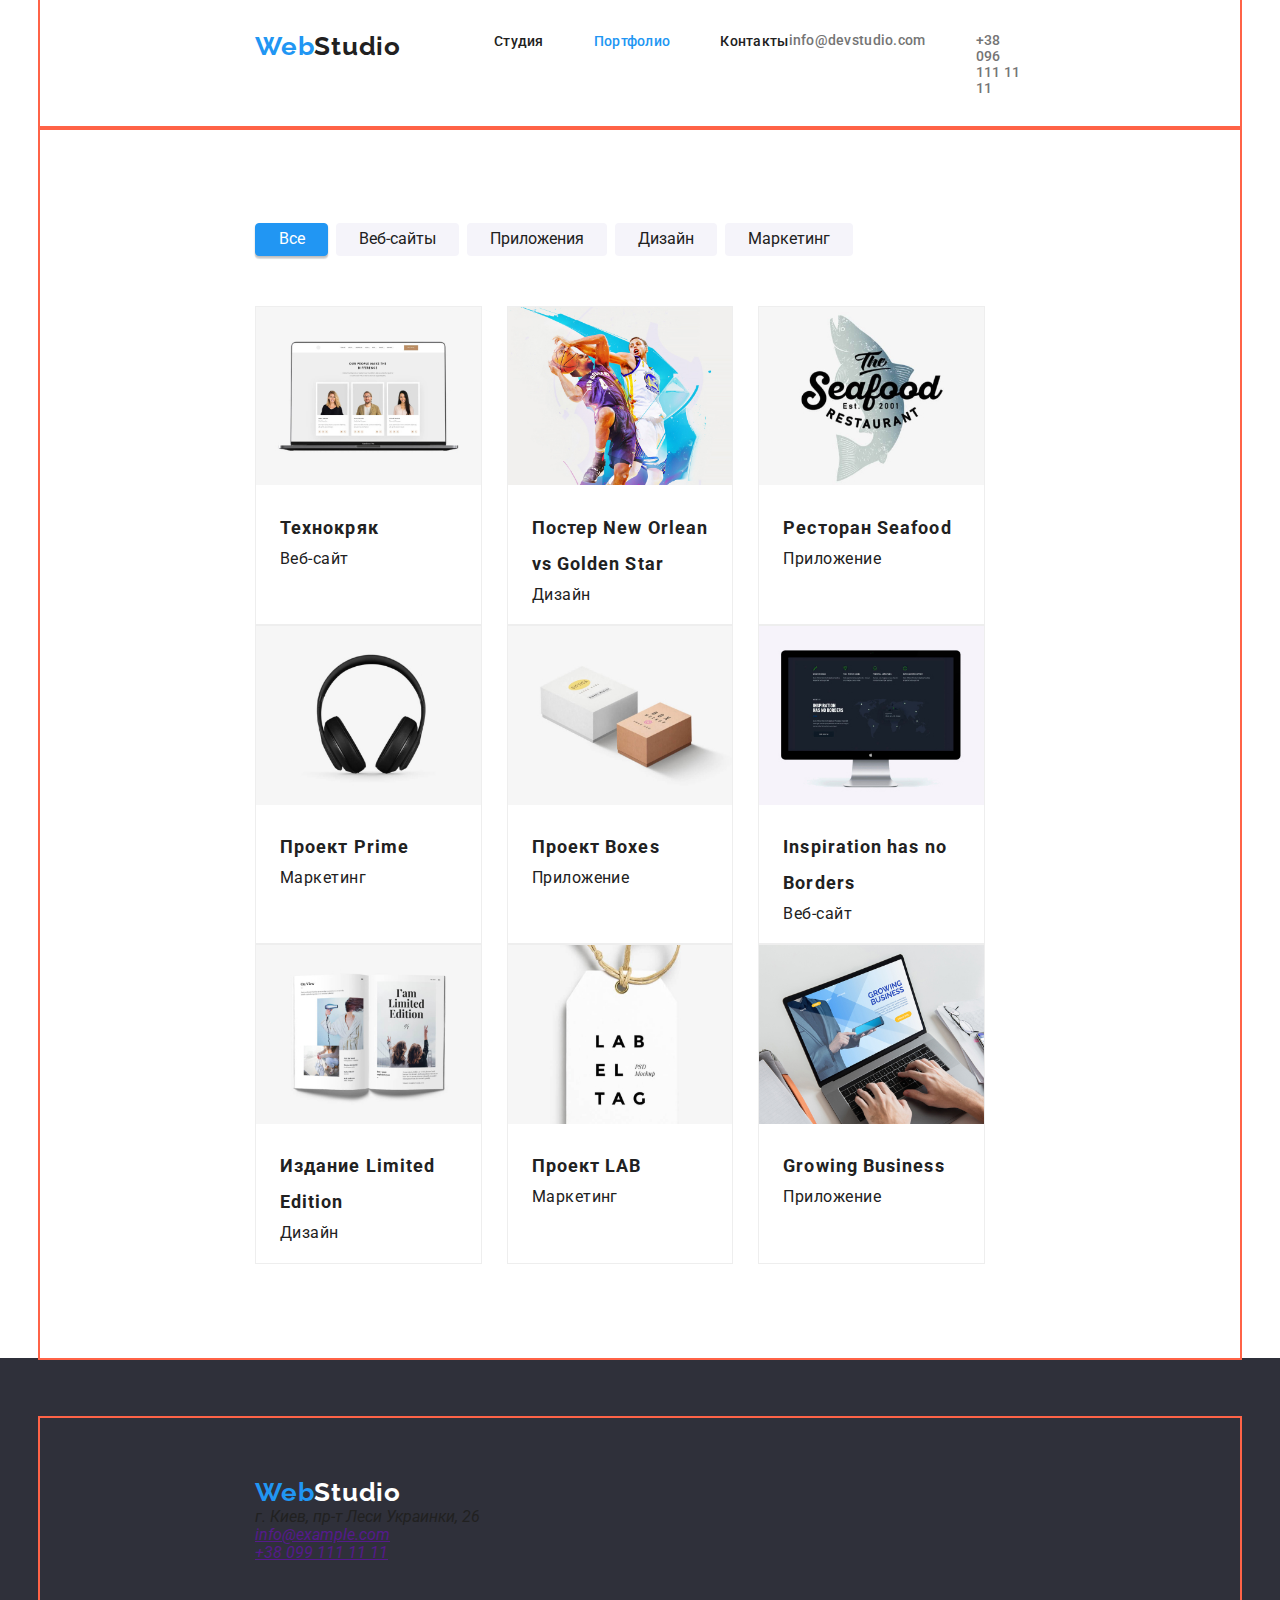
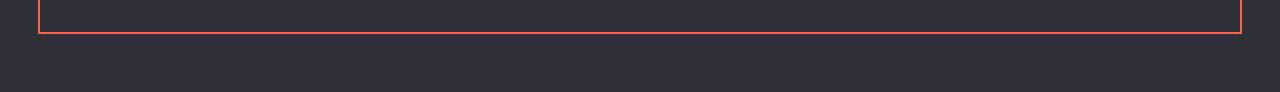
==== portfolio.html @ bbb3d082 "added commit" ====
<!DOCTYPE html>
<html lang="en">
  <head>
    <meta charset="UTF-8" />
    <meta name="viewport" content="width=device-width, initial-scale=1.0" />
    <title>Document</title>
    <link rel="preconnect" href="https://fonts.gstatic.com" />
    <link
      href="https://fonts.googleapis.com/css2?family=Oleo+Script&family=Raleway:wght@700&family=Roboto:wght@400;500;700;900&display=swap"
      rel="stylesheet"
    />
    <link
      rel="stylesheet"
      href="https://cdnjs.cloudflare.com/ajax/libs/modern-normalize/1.0.0/modern-normalize.min.css"
    />
    <link rel="stylesheet" href="./css/styles.css" />
  </head>
  <body>
    <!-- <h1>Сторінка portfolio</h1> -->
    <!-- Шапка сайту -->
     <header>
     <div class="container header-portfolio">  
       <div class="page-portfolio">
          <a href="" class="logo-portfolio"><span class="logo-web">Web</span
            ><span class="logo-studio">Studio</span>
          </a>
          <!-- Посилання -->
          <nav>
          <ul class="site-nav portfolio">
            <li class="item-portfolio">
              <a href="./index.html" class="link studio">Студия</a>
            </li>
            <li class="item-portfolio">
              <a href="" class="link current">Портфолио</a>
            </li>
            <li class="item-portfolio">
              <a href="" class="link">Контакты</a>
            </li>
          </ul>
          </nav>
          <!-- Навігація по авторизації портфоліо -->
          <ul class="portfolio-link">
            <li><a href="" class="mail-portfolio">info@devstudio.com</a></li>
            <li><a href="" class="tel-portfolio">+38 096 111 11 11</a></li>
          </ul>
       </div> 
      </div>
    </header>
    <!-- Main portfplio  -->
    <main>
      <!-- Кнопки по сторінці портфоліо -->
      <div class="container portfolio">
        <section class="content">
          <h2 class="visually-hidden">Кнопки сайту</h2>

          <ul class="buttons">
            <li class="list">
              <button type="button" class="all">Все</button>
            </li>
            <li class="list">
              <button type="button" class="filter" class="web">
                Веб-сайты
              </button>
            </li>
            <li class="list">
              <button type="button" class="filter" class="app">
                Приложения
              </button>
            </li>
            <li class="list">
              <button type="button" class="filter" class="design">
                Дизайн
              </button>
            </li>
            <li class="list">
              <button type="button" class="filter" class="marketing">
                Маркетинг
              </button>
            </li>
          </ul>

          <ul class="portfolio-card">
            <li class="item">
              <a href=""></a>
              <img
                src="./img.portfolio/techno.jpg"
                alt="Технокряк"
                class="img-portfolio"
              />
              <div class="card-name"><h2 class="title">Технокряк</h2>
              <p class="text">Веб-сайт</p></div>
            </li>

            <li class="item">
              <a href=""></a>
              <img src="./img.portfolio/img.jpg" alt="Design" class="img-portfolio" />
              <div class="card-name"><h2 class="title">Постер New Orlean vs Golden Star</h2>
              <p class="text">Дизайн</p></div>
            </li>

            <li class="item">
              <a href=""></a>
              <img
                src="./img.portfolio/restoran.jpg"
                alt="Приложения"
                class="img-portfolio"
              />
              <div class="card-name"><h2 class="title">Ресторан Seafood</h2>
              <p class="text">Приложение</p></div>
            </li>

            <li class="item">
              <a href=""></a>
              <img src="./img.portfolio/prime.jpg" alt="Prime" class="img-portfolio" />
              <div class="card-name"><h2 class="title">Проект Prime</h2>
              <p class="text">Маркетинг</p></div>
            </li>

            <li class="item">
              <a href=""></a>
              <img src="./img.portfolio/boxes.jpg" alt="Boxes" class="img-portfolio" />
              <div class="card-name"><h2 class="title">Проект Boxes</h2>
              <p class="text">Приложение</p></div>
            </li>

            <li class="item">
              <a href=""></a>
              <img
                src="./img.portfolio/borders.jpg"
                alt="Веб-сайт"
                class="img-portfolio"
              />
              <div class="card-name"><h2 class="title">Inspiration has no Borders</h2>
              <p class="text">Веб-сайт</p></div>
            </li>

            <li class="item">
              <a href=""></a>
              <img src="./img.portfolio/edition.jpg" alt="Дизайн" class="img-portfolio" />
              <div class="card-name"><h2 class="title">Издание Limited Edition</h2>
              <p class="text">Дизайн</p></div>
            </li>

            <li class="item">
              <a href=""></a>
              <img src="./img.portfolio/lab.jpg" alt="LAB" class="img-portfolio" />
              <div class="card-name"><h2 class="title">Проект LAB</h2>
              <p class="text">Маркетинг</p></div>
            </li>

            <li class="item">
              <a href=""></a>
              <img
                src="./img.portfolio/business.jpg"
                alt="Business"
                class="img-portfolio"
              />
              <div class="card-name"><h2 class="title">Growing Business</h2>
              <p class="text">Приложение</p></div>
            </li>
          </ul>
        </section>
      </div>      
    </main>
    <!-- Footer portfolio -->
    <footer>
      <div class="container footer-portfolio">
        <div class="">
        <!-- Логотип в футері -->
          <a href="" class="logo-footer-portfolio">
          <span class="web">Web</span><span class="studio">Studio</span>
          </a>
          <!-- Адреси в футері -->
          <address class="footer-adress">
          г. Киев, пр-т Леси Украинки, 26 <br />
          <div>
            <a href="" class="mail">info@example.com</a>
          </div>
          <div>
            <a href="" class="telephon">+38 099 111 11 11</a>
          </div>
          </address>
        </div>
      </div>
    </footer>
  </body>
</html>
---- css/styles.css ----
html{
  box-sizing: border-box;
}

*, ::before, ::after{
  box-sizing: inherit;}

:root {
  --primary-text-color: #ffffff;
  --totle-text-color: #212121;
  --accent-color: #2196f3;
  --other-text-color: #757575;
}

body {
  background-color:var(--primary-text-color);
  color: var(--totle-text-color);
  font-family: Roboto, sans-serif;
  margin: 0;
}

/* Загальні елементи */
ul {
  margin-top: 0;
  margin-bottom: 0;
  padding-left: 0;
}
.container {
  width: 1200px;
  margin-left: auto;
  margin-right: auto;
  padding: 0 15px;
  outline: 2px solid tomato;
  
 }


/* Шапка сайту  */
.header {
  align-items: center;
  background:white;
  display: flex;
}

.header .container {
  display: flex;
}
.page-header{
  display: flex;
  align-items: center;
}

.logo-header {
  font-family: Raleway;
  font-style: normal;
  font-weight: 700;
  font-size: 26px;
  line-height: 1, 19;
  /* identical to box height */
  letter-spacing: 0.03em;
  text-decoration: none;
  margin-right: 93px;
  display: flex;
}

.logo-header:hover,
.logo-header:focus {
  color: var(--accent-color);
}
.logo-web {
  color: var(--accent-color);
}
.logo-studio {
  color: var(--totle-text-color);
}

/* Посилання */
.site-nav.list {
  display: flex;

  list-style: none;
  font-style: normal;
  font-weight: 500;
  font-size: 14px;
  line-height: 1, 19;
  letter-spacing: 0.02em;

  text-decoration: none;
  cursor: pointer;
  padding-top: 32px;
  padding-bottom: 32px;
}

.site-nav .portfolio:hover,
.site-nav .portfolio:focus {
  color: var(--accent-color);
}

.site-nav.list .item:not(:last-child) {
  margin-right: 50px;
}

.site-nav .link {
  color: var(--totle-text-color);
  font-family: Roboto;
  font-weight: 500;
  font-size: 14px;
  line-height: 1, 14;
  letter-spacing: 0.02em;
  text-decoration: none;
}

.site-nav .link.current {
  color: var(--accent-color);
}

/* Посилання */

.header-link {
  display: flex;
  margin-left: auto;
  align-items: center;
}

.adress-link {

  font-family: Roboto;
  font-weight: 500;
  font-size: 14px;
  line-height: 1.14;
  letter-spacing: 0.02em;

  margin-right: 50px;
  text-decoration: none;
  color: var(--accent-color);
  display: flex;
  align-items: center;
  fill: var(--o);
}

.link.current {
  color: var(--accent-color);
}

.adress-link.number {
  text-decoration: none;
  color: var(--other-text-color);
}

/* HERO */

.hero{
  padding: 200px 0;
  letter-spacing: 0.06em;
  text-align: center;
  background-color:#2F303A;
}

.hero-text {
  text-align: center;
  max-width: 1600px;
  height: 600px;
}

.hero-title {
  width: 696px
  margin-top: 0;
  margin-bottom: 30px;
  margin-right: auto;
  margin-left: auto;
  color: var(--primary-text-color);
  font-weight: 900;
  font-size: 44px;
  line-height: 1, 36;
  text-transform: uppercase;
}

.hero-button {
  font-family: Roboto;
  font-style: normal;
  font-weight: bold;
  font-size: 16px;
  line-height: 1, 87;
  display: inline-block;
  border-radius: 4px;
  border-style:none ;
  padding: 10px 32px;
  cursor: pointer;
  min-width: 200px;
  border-color: var(--accent-color);
  color: var(--primary-text-color);
  background: var(--accent-color);
  border: 1px solid var(--accent-color--);
}

/* НАШІ ФУНКЦІЇ*/

.features{
padding-bottom: 94px;
padding-top: 94px;
letter-spacing: 0.03em;
display: flex;
}

.visually-hidden {
  position: absolute;
  clip: rect(0 0 0 0);
  width: 1;
  height: 1px;
  margin: -1px;
}

.features-list {
  display: flex;
  letter-spacing: 0,03em;
  list-style: none;
  padding-bottom: 94px;

}

.skills:not(:last-child){
margin-right: 30px;
}

.features-list .title {
  color: var(--totle-text-color);

  font-family: Roboto;
  font-style: normal;
  font-weight: 700;
  font-size: 14px;
  line-height: 1, 14;
  letter-spacing: 0.03em;
  text-transform: uppercase;

  margin-top: 0px;
  margin-bottom: 10px;
}

.features-list .text {
  color: var(--other-text-color);
  font-family: Roboto;
  font-style: normal;
  font-weight: 400;
  font-size: 14px;
  line-height: 1, 71;
  letter-spacing: 0.03em;

  margin-top: 0px;
  margin-bottom: 0px;
}

/* ЧИМ МИ ЗАЙМАЄМЛСЬ */

.work-title {
  font-style: normal;
  font-weight: bold;
  font-size: 36px;
  line-height: 1, 16;
  text-align: center;
  letter-spacing: 0.03em;
  margin-top: 0;
  margin-bottom: 50px;
  color: #212121;
}

.lists{
  display: flex;
  list-style: none;
}

.img:not(:last-child){
margin-right: 30px;
width: 100%;
}

/* НАША КОМАНДА */

.section.team {
  color: var(--totle-text-color);
  text-align: center;
  padding-top: 94px;
  padding-bottom: 94px;
  background: #F5F4FA;
}

.list .card {
  background: var(--primary-text-color);
  box-shadow: 0px 1px 3px rgba(0, 0, 0, 0.12), 0px 1px 1px rgba(0, 0, 0, 0.14),
    0px 2px 1px rgba(0, 0, 0, 0.2);
  border-radius: 0px 0px 4px 4px;
}

.team-title {
  font-style: normal;
  font-weight: bold;
  font-size: 36px;
  line-height: 1, 16;
  text-align: center;
  letter-spacing: 0.03em;
  margin-top: 0;
  margin-bottom: 50;
}
.team-card:not(:last-child) {
 margin-right: 30px;
}

.signature-foto{
padding-top: 30px;
padding-bottom: 30px;
}

.team-list {
  list-style: none;
  display: flex;
}

.team-card .name {
  color: var(--totle-text-color);
  font-style: normal;
  font-weight: 500;
  font-size: 16px;
  line-height: 1, 18;
  margin-top: 0;
  margin-bottom: 10;
}

.team-card .position {
  color:var(--other-text-color);
  font-style: normal;
  font-weight: normal;
  font-size: 16px;
  line-height: 1, 18;
  text-align: center;
  margin-top: 0;
  margin-bottom: 0;
}

/* ФУТЕР */

/* Логотип */
footer{
background: #2F303A;
padding-top: 60px;
padding-bottom: 60px;
}

.footer-list {
align-items: center;
}

.logo-footer:hover,
.logo-footer:focus {
  color: var(--accent-color);
}

.logo-footer {
  font-family: Raleway;
  font-style: normal;
  font-weight: bold;
  font-size: 26px;
  line-height: 1, 19;
  letter-spacing: 0.03em;
  text-decoration: none;

  display: inline-block;
  margin-bottom: 20px;
 
}
.footer-list .web {
  color: var(--accent-color);
}
.footer-list .studio {
  color: var(--primary-text-color);
}

/* Адрес  в футері */

.adress-footer{
  color: var(--primary-text-color);
  font-style: normal;
  font-weight: normal;
  font-size: 14px;
  line-height: 1, 71;
  letter-spacing: 0.03em;
  display: inline-block;
  margin-bottom: 9px;
}


.footer-link{
  font-style: normal;
  font-weight: 400;
  font-size: 14px;
  line-height: 1.71;
  letter-spacing: 0.03em;

  text-decoration: none;
  color: rgba(255, 255, 255, 0.6);

}
 .mail{
   margin-bottom: 9px;
 }

/* СТОРІНКА ПОРТФОЛІО */

/*  Шапка сайту  */


.page-portfolio {
 
  display: flex;
  align-self: center;
  background: white;
}

.container.header-portfolio{
  padding-top: 32px;
  padding-bottom: 32px;
  padding-right: 215px;
  padding-left: 215px;
  background: white;
}

/* Навігація сайту */
.logo-portfolio {
  font-family: Raleway;
  font-style: normal;
  font-weight: bold;
  font-size: 26px;
  line-height: 1, 19;
  /* identical to box height */
  letter-spacing: 0.03em;
  text-decoration: none;
  margin-right: 93px;
}

/* Посилання */
.site-nav .link {
  color: var(--totle-text-color);
  font-family: Roboto;
  font-style: normal;
  font-weight: 500;
  font-size: 14px;
  line-height: 1, 14;
  letter-spacing: 0.02em;
}

.site-nav.portfolio {
  display: flex;
  list-style: none;
  text-decoration: none;
  cursor: pointer;
  margin-left: auto;

}

.item-portfolio:not(:last-child) {
  margin-right: 50px;
}

.site-nav .studio:hover,
.site-nav .studio:focus {
  color: var(--accent-color);
}
/* Навігація по авторизації портфоліо */
.portfolio-link {
  display: flex;
  list-style: none;
  font-family: Roboto;
  font-weight: 500;
  font-size: 14px;
  line-height: 1, 14;
  letter-spacing: 0.02em;
  margin-left: auto;
}

.mail-portfolio {
  color: var(--other-text-color);
  text-decoration: none;
  margin-right: 50px;
}

.tel-portfolio {
  color: var(--other-text-color);
  text-decoration: none;
}
/* Main portfolio */

/* Main portfplio */

/* Кнопки  по сторінці портфоліо*/

.container.portfolio{
  border-top: 1px solid #ececec;
  padding: 94px 215px;
  background:white;
}


.buttons {
  display: flex;
  margin-bottom: 50px;
  list-style:none;

}
.buttons .list{  
  font-family: Roboto;
  font-weight: 500;
  font-size: 16px;
  line-height: 1, 62;
  letter-spacing: 0.03em;
  border-radius: 4px;
  text-align: center;

}
.buttons .list:not(:last-child){
  margin-right: 8px;
}


.buttons .all {
  
  display: inline-block;
  padding: 6px 22px;
  border: 1px solid transparent;
  border-radius: 4px;
  min-width: 73px;
  color: var(--primary-text-color);
  background: var(--accent-color);
  border-color: var(--accent-color);
  outline: none;
  box-shadow: 0px 3px 1px rgba(0, 0, 0, 0.1), 0px 1px 2px rgba(0, 0, 0, 0.08), 0px 2px 2px rgba(0, 0, 0, 0.12);
}

.buttons .all:hover,
.buttons .all:focus{
  color:var(--primary-text-color);
  background: var(--accent-color);
  border: 1px solid var(--accent-color);
}


.buttons .filter {
  background: #f5f4fa;
  display: inline-block;
  padding: 6px 22px;
  border: 1px solid transparent;
  min-width: 73px;
  color:var(--totle-text-color) ;
  border-radius: 4px;
}

.buttons .filter:hover,
.buttons .filter:focus{
  color:var(--totle-text-color); 
  border: 1px solid var(--accent-color);
}


.portfolio-card {
  list-style: none;
  display: flex;
  flex-wrap: wrap;
}

.portfolio-card .item{
  flex-basis: calc(100% / 3 - 30px);
  text-align: left;
  border: 1px solid #EEEEEE;
  background: #FFFFFF;
  margin-right: 25px;
  
}

.img-portfolio{
width: 100%;

}
.card-name{
  padding: 20px 24px;
  
}

.portfolio-card .title {
  font-weight: 700;
  font-size: 18px;
  line-height: 2;
  /* identical to box height, or 200% */

  letter-spacing: 0.06em;
  margin-top: 0px;
  margin-bottom: 4px;
}
.portfolio-card .text {
  font-family: Roboto;
  font-size: 16px;
  line-height: 1, 87;
  /* identical to box height, or 187% */

  letter-spacing: 0.03em;
  margin-top: 0px;
  margin-bottom: 0px;
}

/* Footer portfolio */

.container.footer-portfolio{

padding-top: 60px;
padding-bottom: 60px;
padding-right: 215px;
padding-left: 215px;

background: #2F303A;
}



/* <!-- Логотип в футері --> */
.logo-footer-portfolio {
  text-decoration: none;
  font-family: Raleway;
  font-weight: 700;
  font-size: 26px;
  line-height: 1, 19;
  letter-spacing: 0.03em;
 margin-bottom: 20px;
}

.footer-portfolio .web {
  color: var(--accent-color);
}

.footer-portfolio .studio {
  color: var(--primary-text-color);
}
/* Адреси в футері */

.footer-portfolio .footer-adress {
  margin-top: 0px;
  margin-bottom: 9px;
}

.footer-portfolio .mail {
  margin-top: 0px;
  margin-bottom: 9px;
}

.footer-portfolio .telephon;
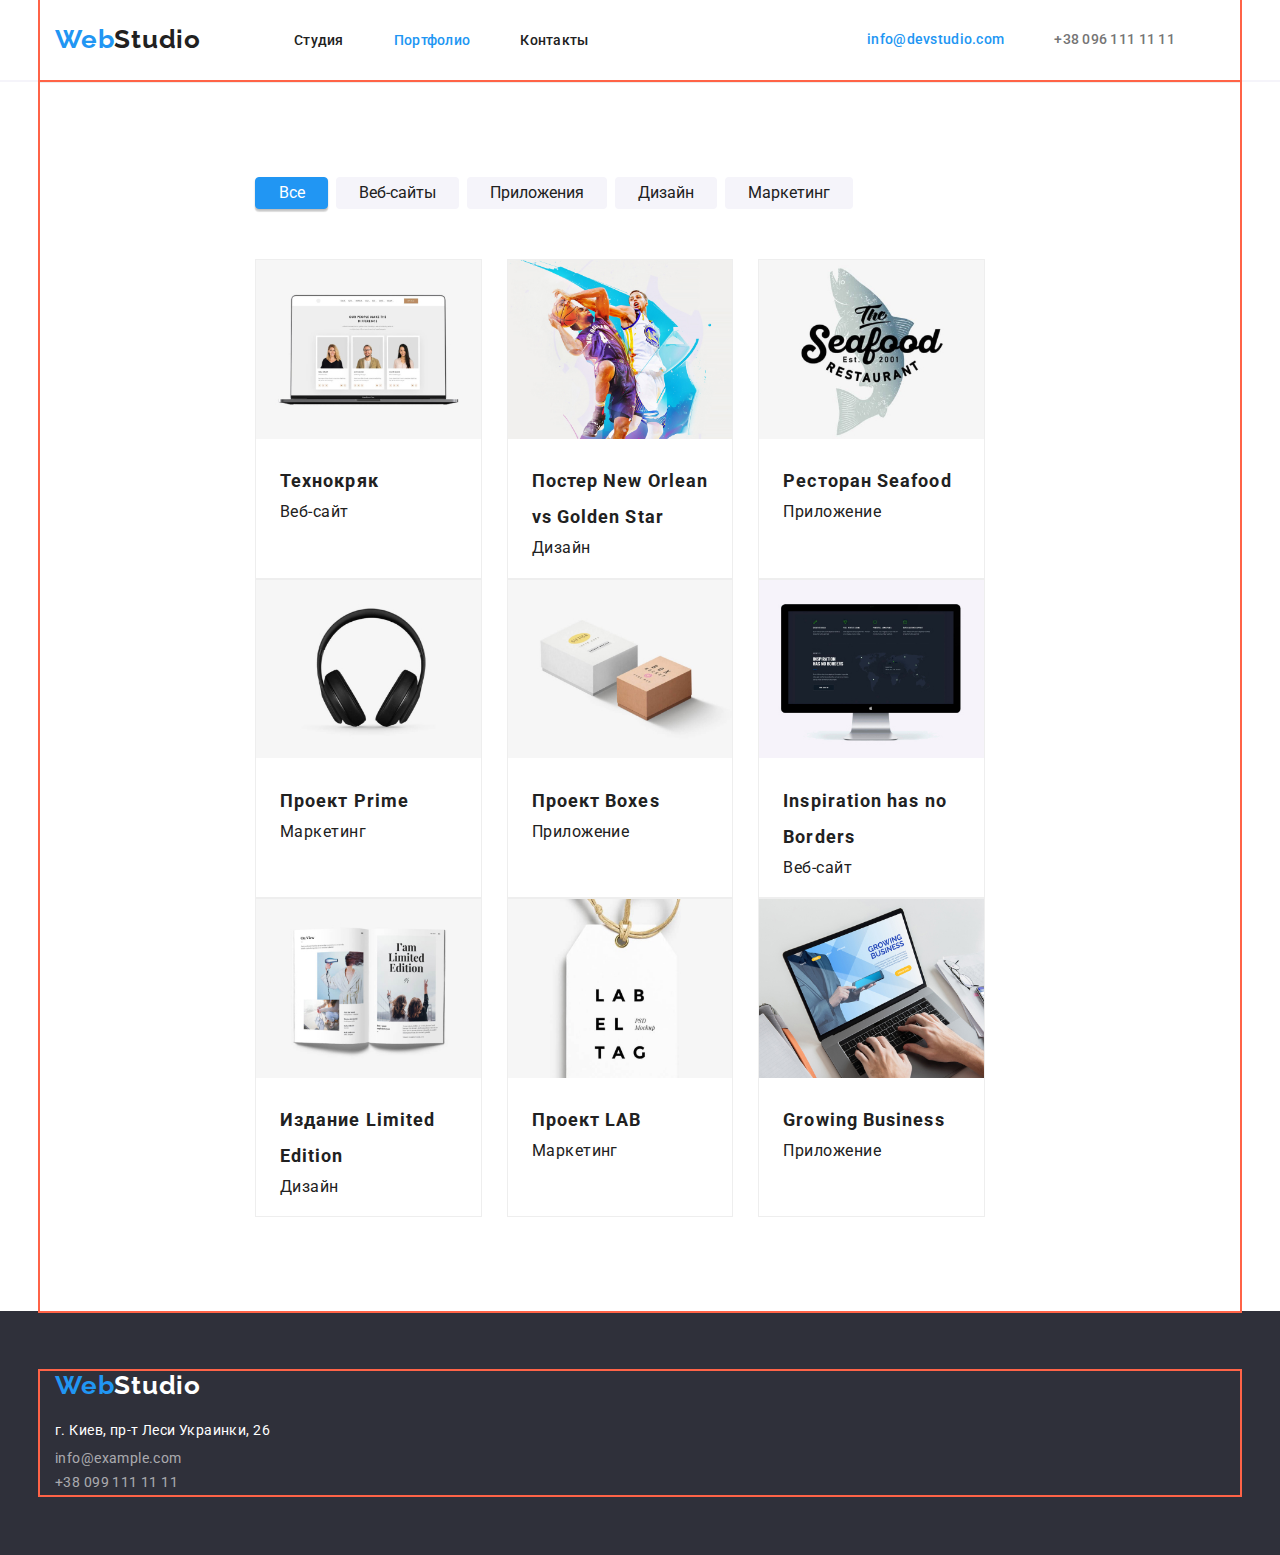
==== commit 11ff453e: "added commit" ====
--- a/portfolio.html
+++ b/portfolio.html
@@ -16,34 +16,33 @@
     <link rel="stylesheet" href="./css/styles.css" />
   </head>
   <body>
-    <!-- <h1>Сторінка portfolio</h1> -->
     <!-- Шапка сайту -->
-     <header>
-     <div class="container header-portfolio">  
-       <div class="page-portfolio">
-          <a href="" class="logo-portfolio"><span class="logo-web">Web</span
-            ><span class="logo-studio">Studio</span>
+     <header class="header border">
+       <!-- Навігація сайту -->
+     <div class="container ">  
+       <nav class="page-portfolio">
+          <a href="" class="logo-portfolio">
+            <span class="logo-web">Web</span><span class="logo-studio">Studio</span>
           </a>
-          <!-- Посилання -->
-          <nav>
-          <ul class="site-nav portfolio">
-            <li class="item-portfolio">
+                   
+          <ul class="site-nav list">
+            <li class="item">
               <a href="./index.html" class="link studio">Студия</a>
             </li>
-            <li class="item-portfolio">
+            <li class="item">
               <a href="" class="link current">Портфолио</a>
             </li>
-            <li class="item-portfolio">
+            <li class="item">
               <a href="" class="link">Контакты</a>
             </li>
           </ul>
-          </nav>
+        </nav> 
           <!-- Навігація по авторизації портфоліо -->
-          <ul class="portfolio-link">
-            <li><a href="" class="mail-portfolio">info@devstudio.com</a></li>
-            <li><a href="" class="tel-portfolio">+38 096 111 11 11</a></li>
-          </ul>
-       </div> 
+          <div class="header-link">
+            <a href="" class="adress-link">info@devstudio.com</a>
+            <a href="" class="adress-link number">+38 096 111 11 11</a>
+          </div>
+        
       </div>
     </header>
     <!-- Main portfplio  -->
@@ -162,26 +161,21 @@
         </section>
       </div>      
     </main>
-    <!-- Footer portfolio -->
-    <footer>
-      <div class="container footer-portfolio">
-        <div class="">
-        <!-- Логотип в футері -->
-          <a href="" class="logo-footer-portfolio">
-          <span class="web">Web</span><span class="studio">Studio</span>
-          </a>
-          <!-- Адреси в футері -->
-          <address class="footer-adress">
-          г. Киев, пр-т Леси Украинки, 26 <br />
-          <div>
-            <a href="" class="mail">info@example.com</a>
-          </div>
-          <div>
-            <a href="" class="telephon">+38 099 111 11 11</a>
-          </div>
-          </address>
-        </div>
-      </div>
-    </footer>
+    <!--FOOTER PORTFOLIO-->
+  <footer >
+  <div class="container footer">
+    <div class="footer-list">
+      <a href="" class="logo-footer">
+      <span class="web">Web</span><span class="studio">Studio</span>
+     </a>
+      <!-- Адрес в футері -->
+      <address>
+      <span class="adress-footer">г. Киев, пр-т Леси Украинки, 26</span> <br>
+        <a href="" class="footer-link mail">info@example.com</a> <br>
+        <a href="" class="footer-link">+38 099 111 11 11</a> <br>
+      </address>
+    </div>
+  </div>
+</footer>
   </body>
 </html>
--- a/css/styles.css
+++ b/css/styles.css
@@ -31,7 +31,6 @@
   margin-right: auto;
   padding: 0 15px;
   outline: 2px solid tomato;
-  
  }
 
 
@@ -45,6 +44,7 @@
 .header .container {
   display: flex;
 }
+
 .page-header{
   display: flex;
   align-items: center;
@@ -60,7 +60,7 @@
   letter-spacing: 0.03em;
   text-decoration: none;
   margin-right: 93px;
-  display: flex;
+
 }
 
 .logo-header:hover,
@@ -74,7 +74,8 @@
   color: var(--totle-text-color);
 }
 
-/* Посилання */
+/* ПОСИЛАННЯ */
+
 .site-nav.list {
   display: flex;
 
@@ -114,7 +115,7 @@
   color: var(--accent-color);
 }
 
-/* Посилання */
+/* Навігація по авторизації портфоліо */
 
 .header-link {
   display: flex;
@@ -215,7 +216,6 @@
   letter-spacing: 0,03em;
   list-style: none;
   padding-bottom: 94px;
-
 }
 
 .skills:not(:last-child){
@@ -340,9 +340,9 @@
 
 /* Логотип */
 footer{
-background: #2F303A;
-padding-top: 60px;
-padding-bottom: 60px;
+  background: #2F303A;
+  padding-top: 60px;
+  padding-bottom: 60px;
 }
 
 .footer-list {
@@ -407,19 +407,13 @@
 
 /*  Шапка сайту  */
 
+.header.border{
+  border-bottom: 2px solid #f5f4fa;
+}
 
 .page-portfolio {
- 
-  display: flex;
-  align-self: center;
-  background: white;
-}
-
-.container.header-portfolio{
-  padding-top: 32px;
-  padding-bottom: 32px;
-  padding-right: 215px;
-  padding-left: 215px;
+  display: flex;
+  align-items: center;
   background: white;
 }
 
@@ -436,7 +430,24 @@
   margin-right: 93px;
 }
 
-/* Посилання */
+/* ПОСИЛАННЯ */
+
+.site-nav.portfolio {
+  display: flex;
+
+  list-style: none;
+  font-style: normal;
+  font-weight: 500;
+  font-size: 14px;
+  line-height: 1, 19;
+  letter-spacing: 0.02em;
+ 
+  text-decoration: none;
+  cursor: pointer;
+  padding-top: 32px;
+  padding-bottom: 32px;
+}
+
 .site-nav .link {
   color: var(--totle-text-color);
   font-family: Roboto;
@@ -447,48 +458,17 @@
   letter-spacing: 0.02em;
 }
 
-.site-nav.portfolio {
-  display: flex;
-  list-style: none;
-  text-decoration: none;
-  cursor: pointer;
-  margin-left: auto;
-
-}
-
-.item-portfolio:not(:last-child) {
-  margin-right: 50px;
-}
-
-.site-nav .studio:hover,
-.site-nav .studio:focus {
-  color: var(--accent-color);
-}
+
+
+
 /* Навігація по авторизації портфоліо */
-.portfolio-link {
-  display: flex;
-  list-style: none;
-  font-family: Roboto;
-  font-weight: 500;
-  font-size: 14px;
-  line-height: 1, 14;
-  letter-spacing: 0.02em;
-  margin-left: auto;
-}
-
-.mail-portfolio {
-  color: var(--other-text-color);
-  text-decoration: none;
-  margin-right: 50px;
-}
-
-.tel-portfolio {
-  color: var(--other-text-color);
-  text-decoration: none;
-}
+
+.adress-link.number{
+  color: #757575;
+}
+
+
 /* Main portfolio */
-
-/* Main portfplio */
 
 /* Кнопки  по сторінці портфоліо*/
 
@@ -604,8 +584,11 @@
   margin-bottom: 0px;
 }
 
-/* Footer portfolio */
-
+/* FOOTER PORTFOLIO */
+
+.header .border{
+  border-bottom: 2px solid #f5f4fa;
+}
 .container.footer-portfolio{
 
 padding-top: 60px;
@@ -617,7 +600,6 @@
 }
 
 
-
 /* <!-- Логотип в футері --> */
 .logo-footer-portfolio {
   text-decoration: none;
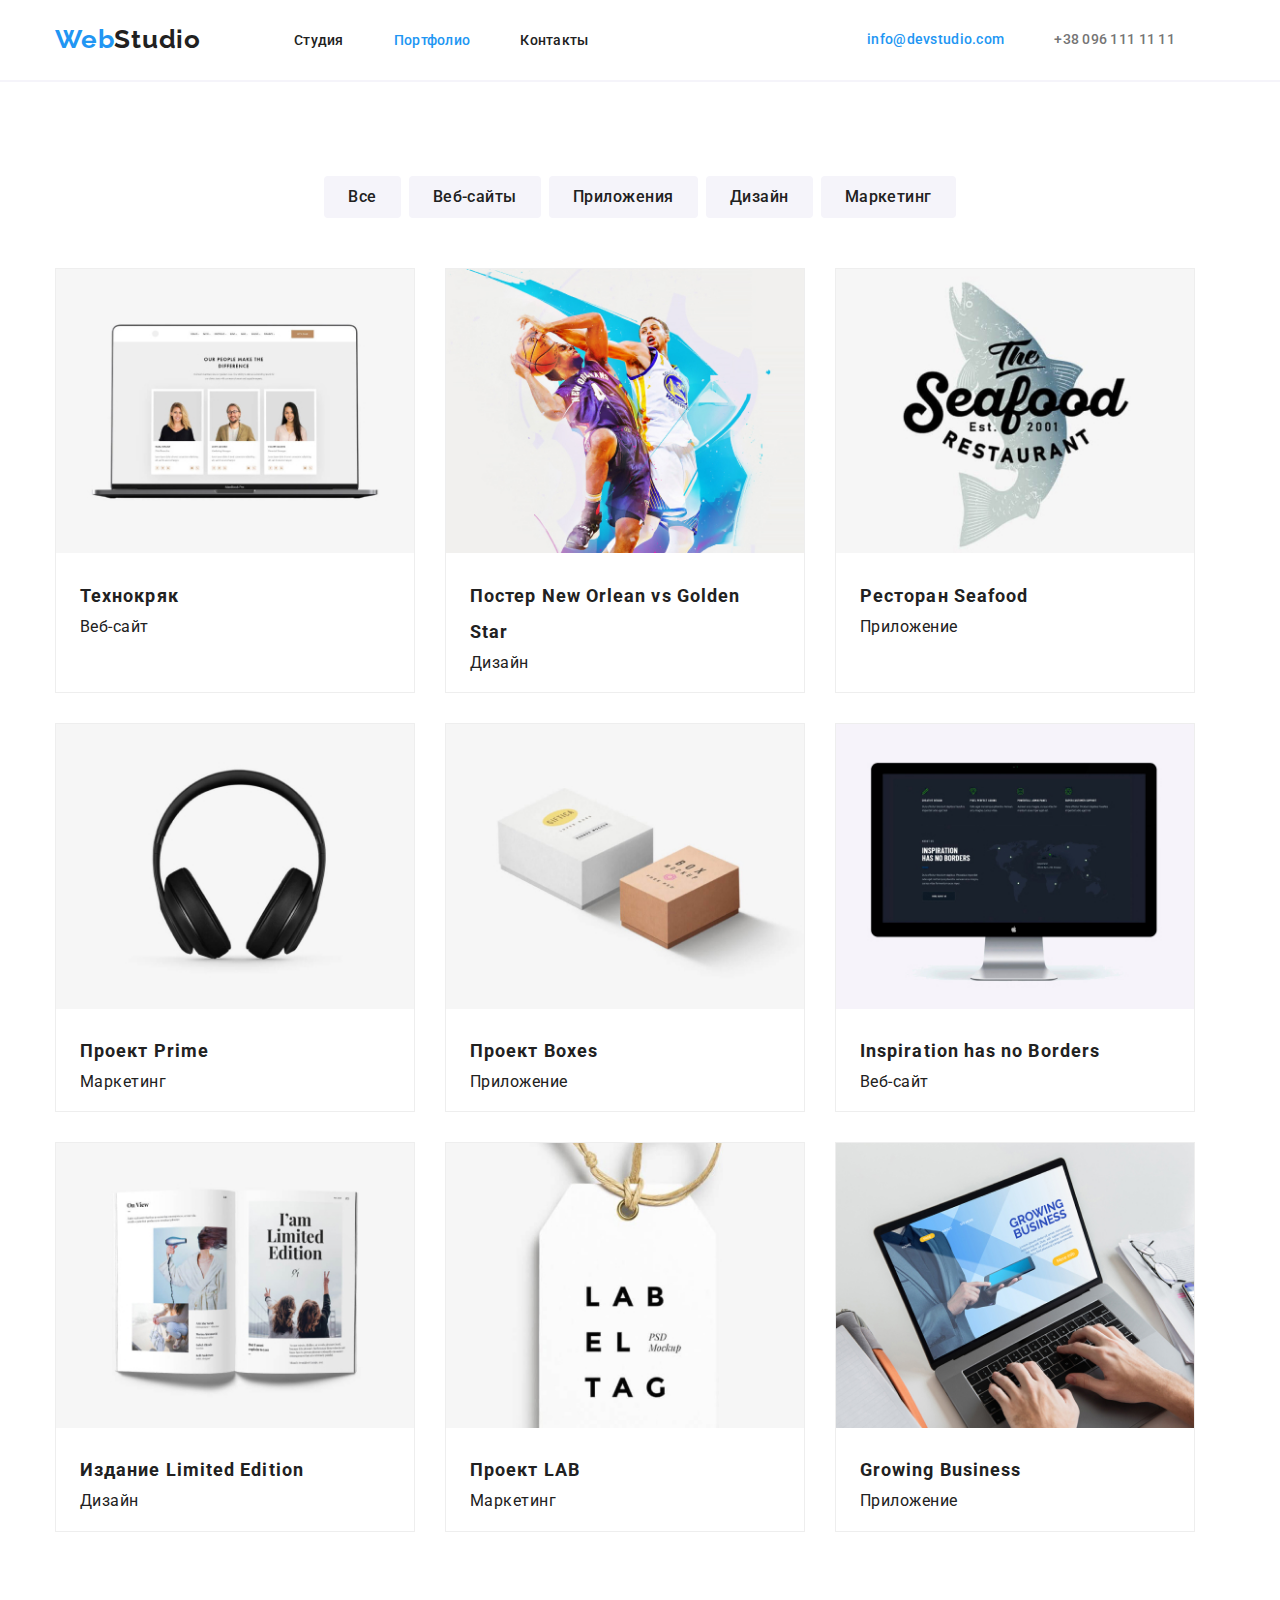
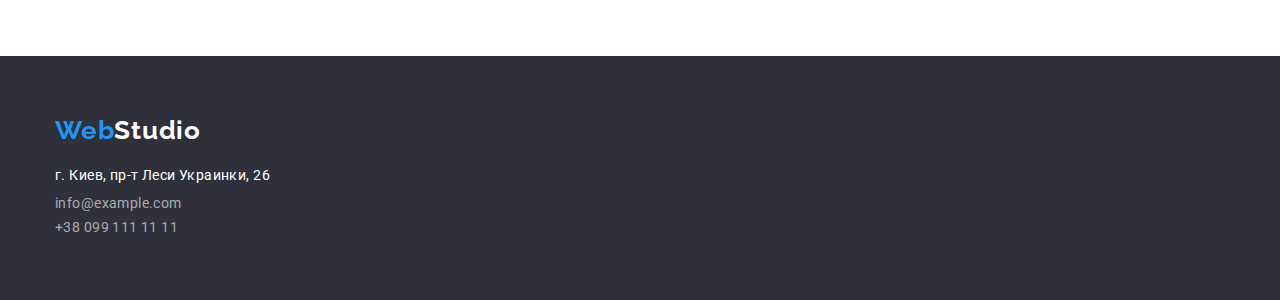
==== commit b6a5048f: "added commit" ====
--- a/portfolio.html
+++ b/portfolio.html
@@ -48,36 +48,37 @@
     <!-- Main portfplio  -->
     <main>
       <!-- Кнопки по сторінці портфоліо -->
-      <div class="container portfolio">
-        <section class="content">
+      <section class="section portfolio">
+        <div class="container">
+          <!-- Невидимий заголовок -->
           <h2 class="visually-hidden">Кнопки сайту</h2>
-
+      <!-- Кнопки -->
           <ul class="buttons">
-            <li class="list">
-              <button type="button" class="all">Все</button>
+            <li class="button-list">
+              <button type="button" class="button" class="all">Все</button>
             </li>
-            <li class="list">
-              <button type="button" class="filter" class="web">
+            <li class="button-list">
+              <button type="button" class="button" class="filter" class="web">
                 Веб-сайты
               </button>
             </li>
-            <li class="list">
-              <button type="button" class="filter" class="app">
+            <li class="button-list">
+              <button type="button" class="button" class="filter" class="app">
                 Приложения
               </button>
             </li>
-            <li class="list">
-              <button type="button" class="filter" class="design">
+            <li class="button-list">
+              <button type="button" class="button" class="filter" class="design">
                 Дизайн
               </button>
             </li>
-            <li class="list">
-              <button type="button" class="filter" class="marketing">
+            <li class="button-list">
+              <button type="button" class="button" class="filter" class="marketing">
                 Маркетинг
               </button>
             </li>
           </ul>
-
+      <!-- КАРТКИ -->
           <ul class="portfolio-card">
             <li class="item">
               <a href=""></a>
@@ -158,8 +159,9 @@
               <p class="text">Приложение</p></div>
             </li>
           </ul>
-        </section>
-      </div>      
+       
+      </div>   
+    </section>    
     </main>
     <!--FOOTER PORTFOLIO-->
   <footer >
--- a/css/styles.css
+++ b/css/styles.css
@@ -30,9 +30,8 @@
   margin-left: auto;
   margin-right: auto;
   padding: 0 15px;
-  outline: 2px solid tomato;
+  /* outline: 2px solid tomato; */
  }
-
 
 /* Шапка сайту  */
 .header {
@@ -458,9 +457,6 @@
   letter-spacing: 0.02em;
 }
 
-
-
-
 /* Навігація по авторизації портфоліо */
 
 .adress-link.number{
@@ -468,76 +464,53 @@
 }
 
 
-/* Main portfolio */
+/* MAIN PORTFOLIO */
+
+
 
 /* Кнопки  по сторінці портфоліо*/
-
-.container.portfolio{
-  border-top: 1px solid #ececec;
-  padding: 94px 215px;
-  background:white;
-}
-
+/* Кнопки */
+
+.section.portfolio{
+margin: 94px 0;
+}
 
 .buttons {
   display: flex;
   margin-bottom: 50px;
   list-style:none;
-
-}
-.buttons .list{  
-  font-family: Roboto;
+  justify-content:center;
+
+}
+
+.button-list:not(:last-child){
+  margin-right: 8px;
+}
+
+.button{
+  padding: 6px 22px;
+  cursor:pointer;
+  border-radius: 4px;
+  border-color: transparent;
+  color: #212121;
+  background-color: #F5F4FA;
+
+  font-family: inherit;
   font-weight: 500;
   font-size: 16px;
-  line-height: 1, 62;
-  letter-spacing: 0.03em;
-  border-radius: 4px;
-  text-align: center;
-
-}
-.buttons .list:not(:last-child){
-  margin-right: 8px;
-}
-
-
-.buttons .all {
-  
-  display: inline-block;
-  padding: 6px 22px;
-  border: 1px solid transparent;
-  border-radius: 4px;
-  min-width: 73px;
-  color: var(--primary-text-color);
-  background: var(--accent-color);
-  border-color: var(--accent-color);
-  outline: none;
-  box-shadow: 0px 3px 1px rgba(0, 0, 0, 0.1), 0px 1px 2px rgba(0, 0, 0, 0.08), 0px 2px 2px rgba(0, 0, 0, 0.12);
-}
-
-.buttons .all:hover,
-.buttons .all:focus{
-  color:var(--primary-text-color);
-  background: var(--accent-color);
-  border: 1px solid var(--accent-color);
-}
-
-
-.buttons .filter {
-  background: #f5f4fa;
-  display: inline-block;
-  padding: 6px 22px;
-  border: 1px solid transparent;
-  min-width: 73px;
-  color:var(--totle-text-color) ;
-  border-radius: 4px;
-}
-
-.buttons .filter:hover,
-.buttons .filter:focus{
-  color:var(--totle-text-color); 
-  border: 1px solid var(--accent-color);
-}
-
+  line-height: 1.62;
+  text-align: center;
+  letter-spacing: 0.03em;
+}
+
+.button:hover,
+.button:focus{
+  color: var(--white-text-color);
+  background-color: var(--accent-color);
+   box-shadow: 0px 3px 1px rgba(0, 0, 0, 0.1), 0px 1px 2px rgba(0, 0, 0, 0.08), 0px 2px 2px rgba(0, 0, 0, 0.12);
+}
+
+/* КАРТКИ */
 
 .portfolio-card {
   list-style: none;
@@ -550,7 +523,8 @@
   text-align: left;
   border: 1px solid #EEEEEE;
   background: #FFFFFF;
-  margin-right: 25px;
+  margin-right: 30px;
+  margin-bottom: 30px;
   
 }
 
@@ -600,34 +574,4 @@
 }
 
 
-/* <!-- Логотип в футері --> */
-.logo-footer-portfolio {
-  text-decoration: none;
-  font-family: Raleway;
-  font-weight: 700;
-  font-size: 26px;
-  line-height: 1, 19;
-  letter-spacing: 0.03em;
- margin-bottom: 20px;
-}
-
-.footer-portfolio .web {
-  color: var(--accent-color);
-}
-
-.footer-portfolio .studio {
-  color: var(--primary-text-color);
-}
-/* Адреси в футері */
-
-.footer-portfolio .footer-adress {
-  margin-top: 0px;
-  margin-bottom: 9px;
-}
-
-.footer-portfolio .mail {
-  margin-top: 0px;
-  margin-bottom: 9px;
-}
-
-.footer-portfolio .telephon;
+
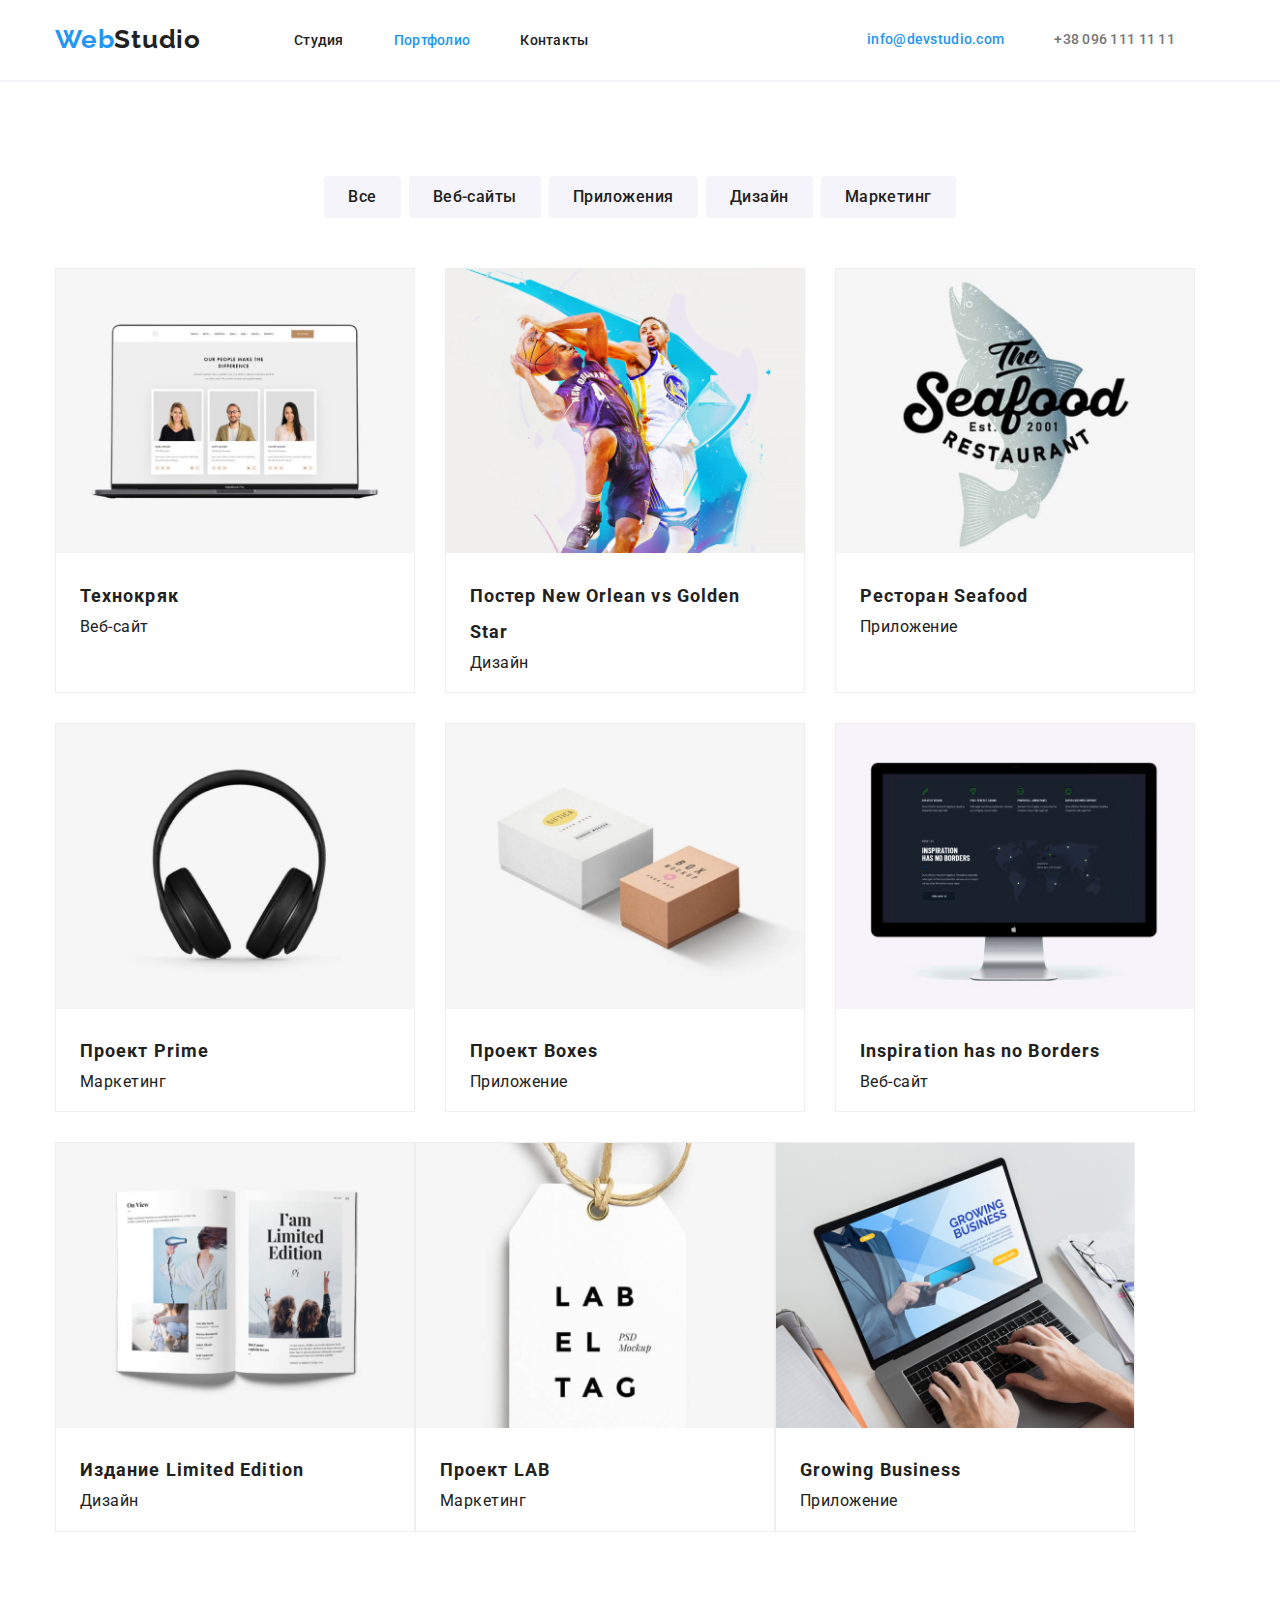
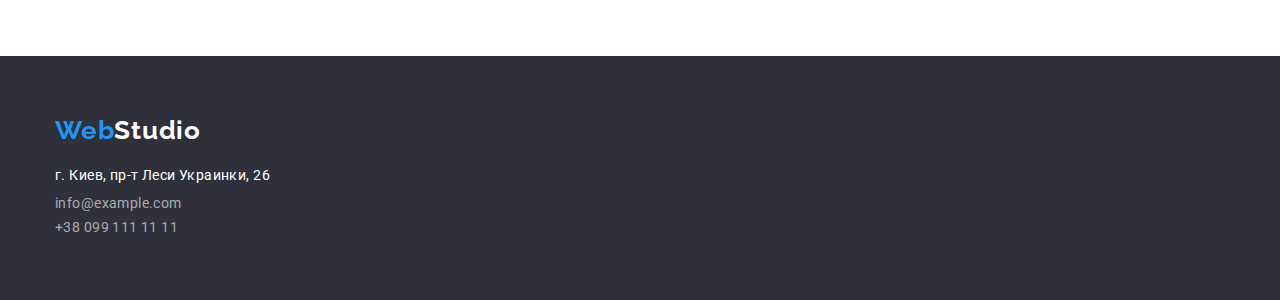
==== commit b8d860ce: "adeed commit" ====
--- a/portfolio.html
+++ b/portfolio.html
@@ -55,27 +55,19 @@
       <!-- Кнопки -->
           <ul class="buttons">
             <li class="button-list">
-              <button type="button" class="button" class="all">Все</button>
+              <button type="button" class="button">Все</button>
             </li>
             <li class="button-list">
-              <button type="button" class="button" class="filter" class="web">
-                Веб-сайты
-              </button>
+              <button type="button" class="button">Веб-сайты</button>
             </li>
             <li class="button-list">
-              <button type="button" class="button" class="filter" class="app">
-                Приложения
-              </button>
+              <button type="button" class="button">Приложения</button>
             </li>
             <li class="button-list">
-              <button type="button" class="button" class="filter" class="design">
-                Дизайн
-              </button>
+              <button type="button" class="button">Дизайн</button>
             </li>
             <li class="button-list">
-              <button type="button" class="button" class="filter" class="marketing">
-                Маркетинг
-              </button>
+              <button type="button" class="button">Маркетинг</button>
             </li>
           </ul>
       <!-- КАРТКИ -->
--- a/css/styles.css
+++ b/css/styles.css
@@ -507,7 +507,7 @@
 .button:focus{
   color: var(--white-text-color);
   background-color: var(--accent-color);
-   box-shadow: 0px 3px 1px rgba(0, 0, 0, 0.1), 0px 1px 2px rgba(0, 0, 0, 0.08), 0px 2px 2px rgba(0, 0, 0, 0.12);
+  box-shadow: 0px 3px 1px rgba(0, 0, 0, 0.1), 0px 1px 2px rgba(0, 0, 0, 0.08), 0px 2px 2px rgba(0, 0, 0, 0.12);
 }
 
 /* КАРТКИ */
@@ -528,13 +528,16 @@
   
 }
 
+.portfolio-card .item:nth-last-child(-n+3){
+  margin-right: 0px;
+}
+
+
 .img-portfolio{
 width: 100%;
-
 }
 .card-name{
   padding: 20px 24px;
-  
 }
 
 .portfolio-card .title {
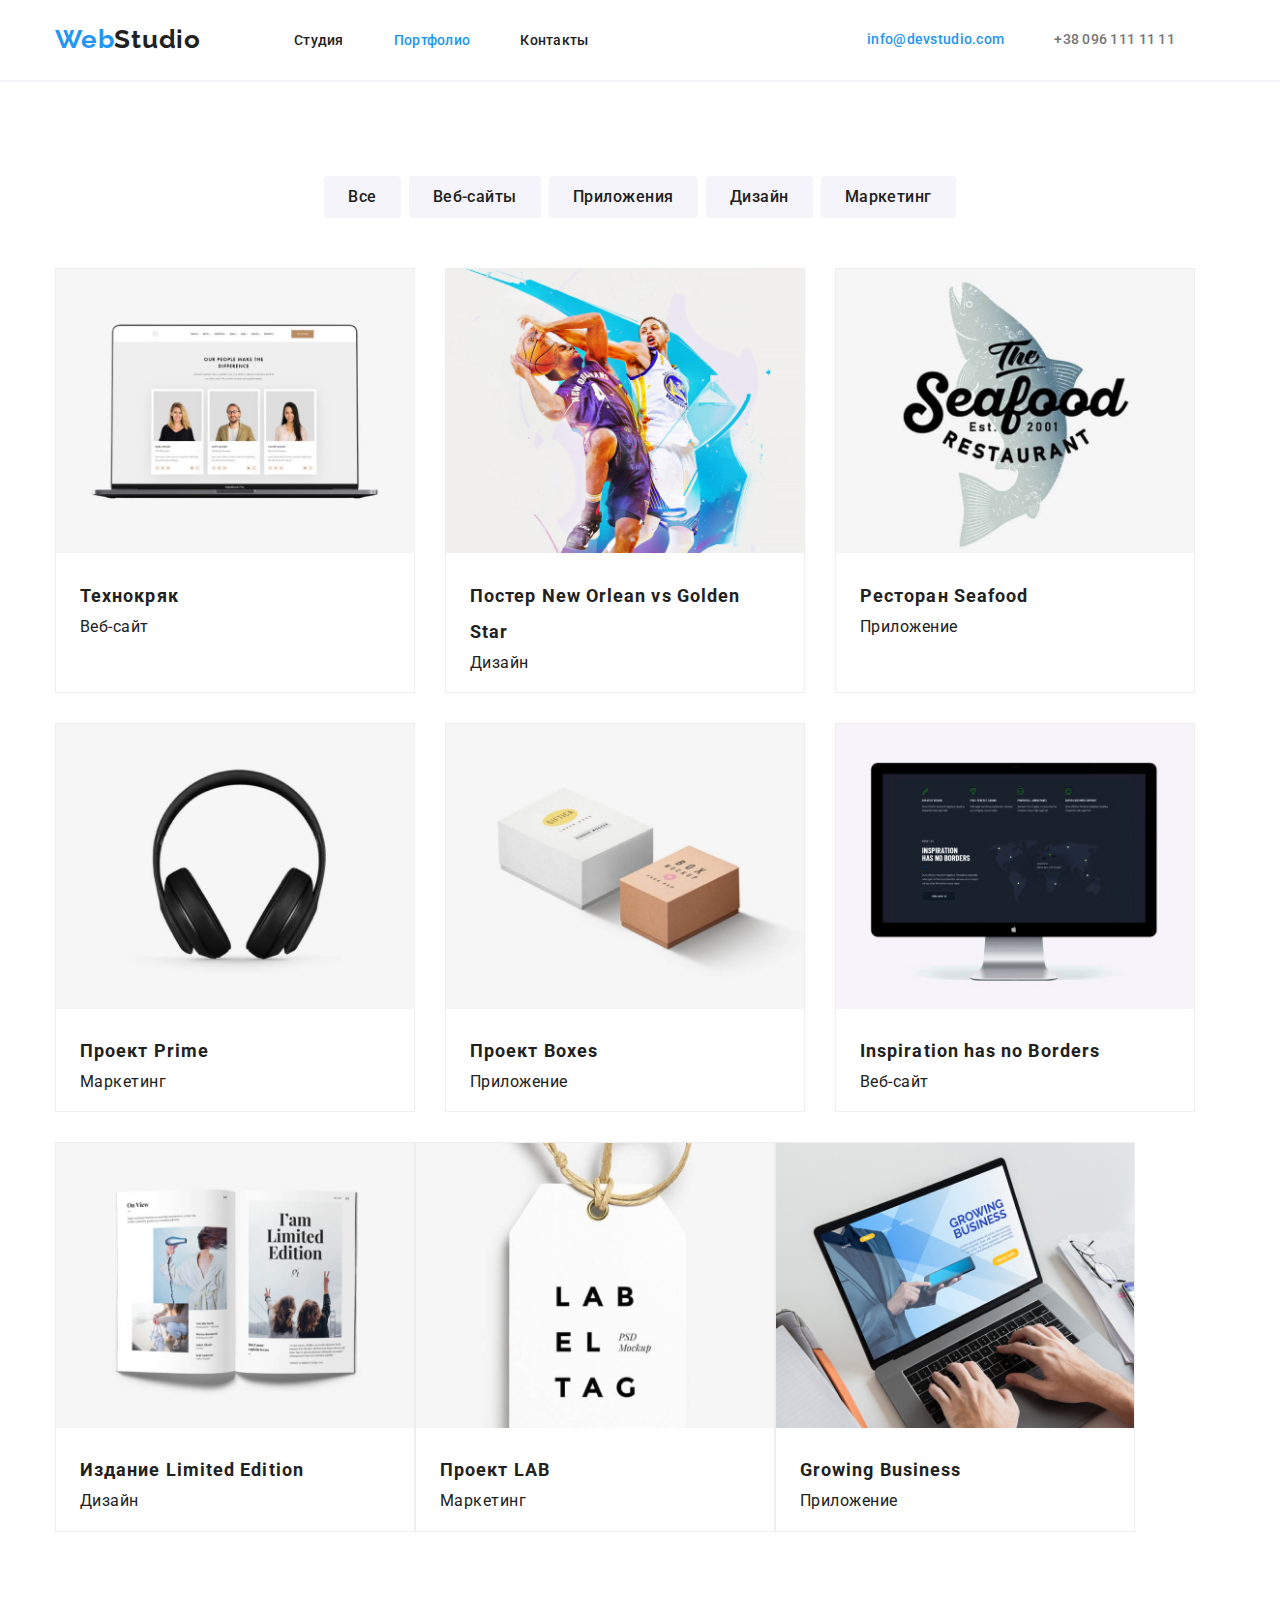
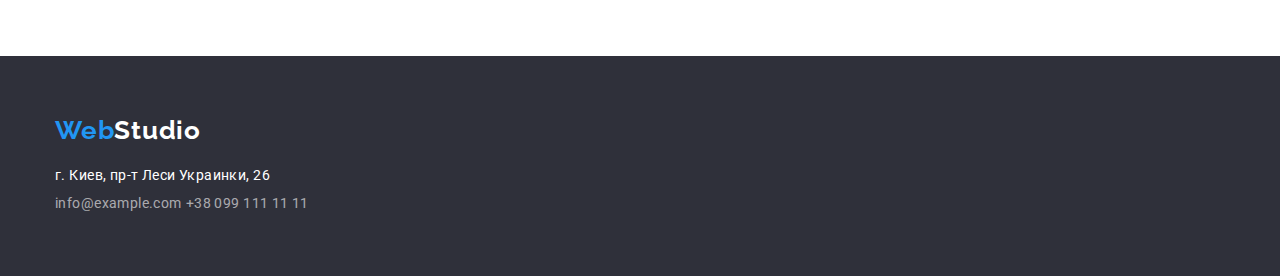
==== commit e2e1bc02: "added commit" ====
--- a/portfolio.html
+++ b/portfolio.html
@@ -165,8 +165,8 @@
       <!-- Адрес в футері -->
       <address>
       <span class="adress-footer">г. Киев, пр-т Леси Украинки, 26</span> <br>
-        <a href="" class="footer-link mail">info@example.com</a> <br>
-        <a href="" class="footer-link">+38 099 111 11 11</a> <br>
+        <a href="" class="footer-link mail">info@example.com</a>
+        <a href="" class="footer-link">+38 099 111 11 11</a>
       </address>
     </div>
   </div>
--- a/css/styles.css
+++ b/css/styles.css
@@ -480,7 +480,6 @@
   margin-bottom: 50px;
   list-style:none;
   justify-content:center;
-
 }
 
 .button-list:not(:last-child){
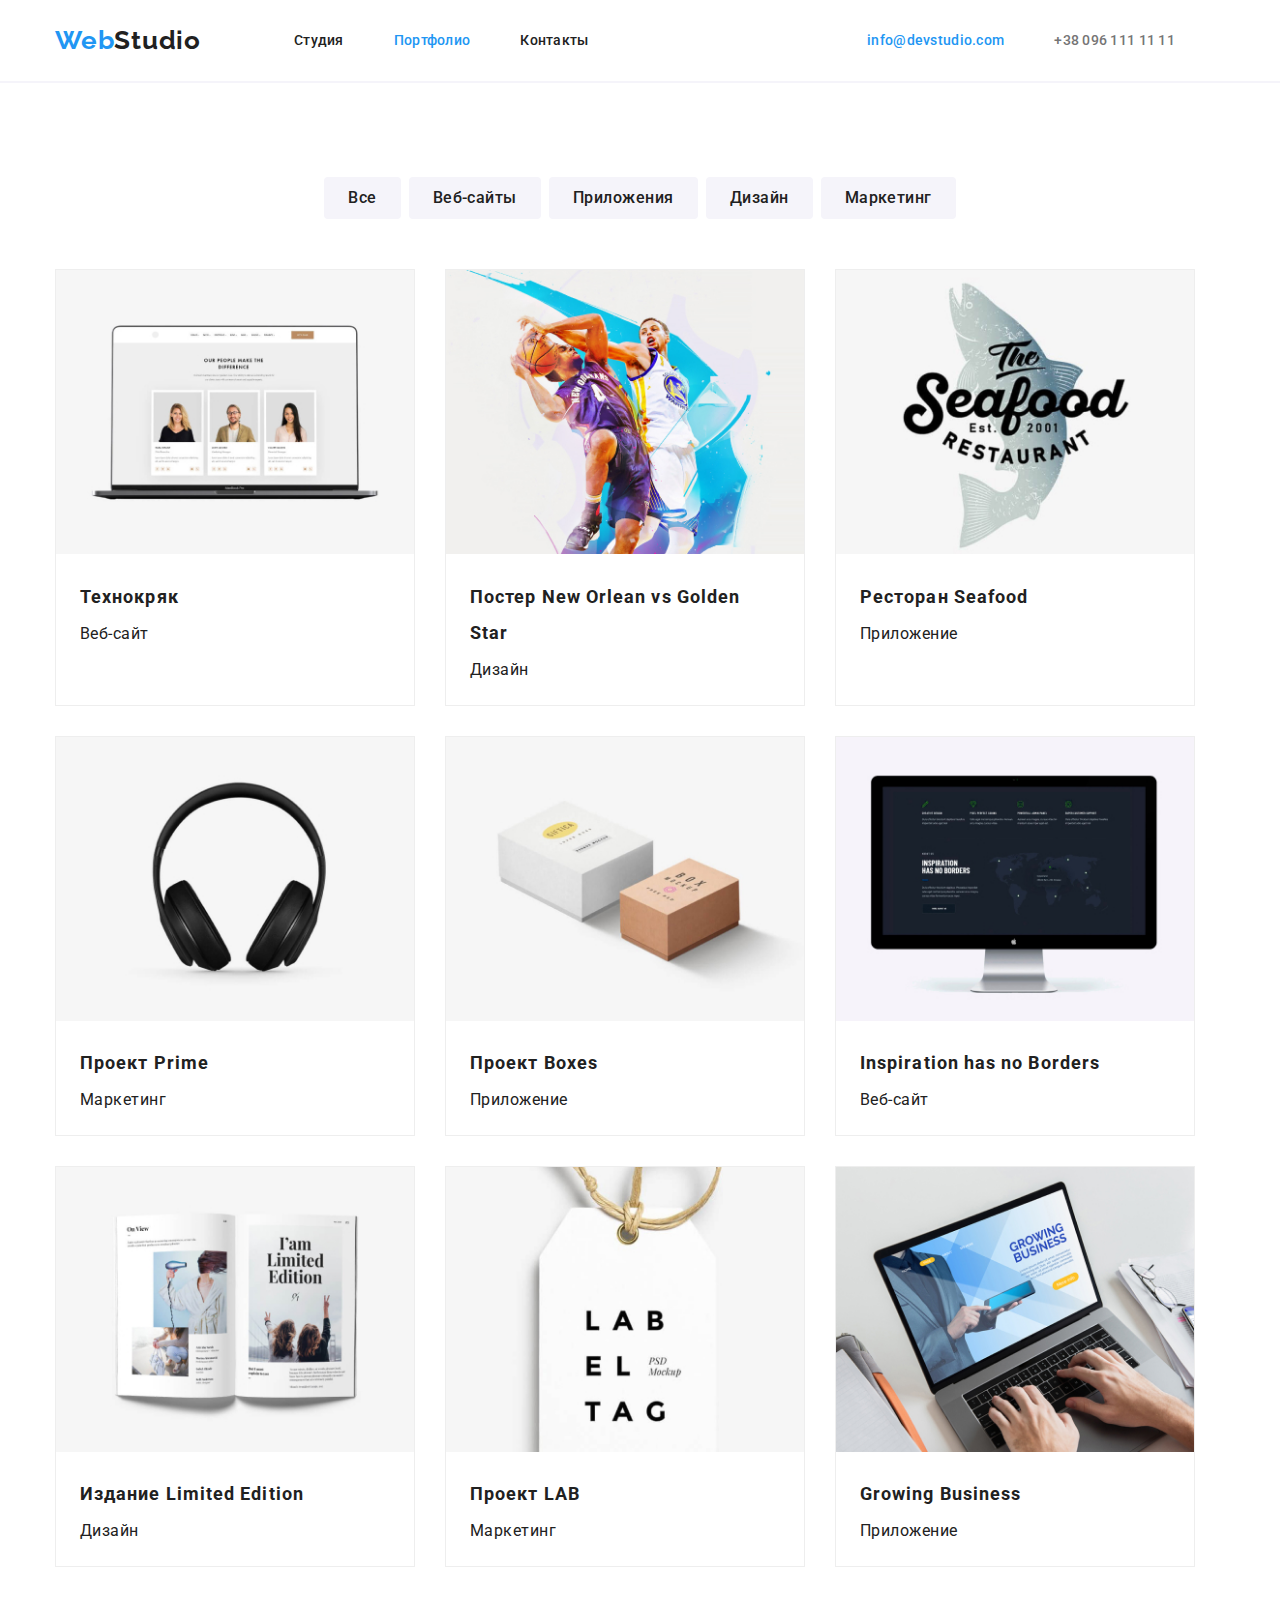
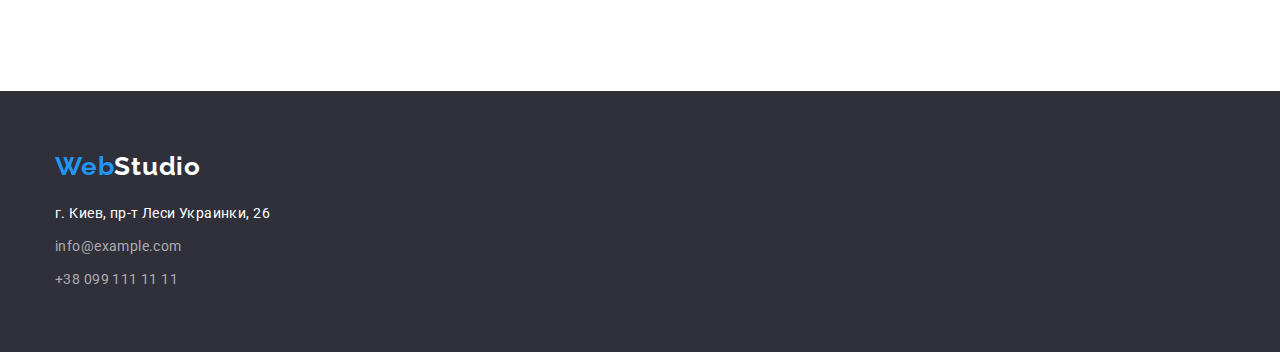
==== commit d97ccf4e: "added commit" ====
--- a/portfolio.html
+++ b/portfolio.html
@@ -164,7 +164,7 @@
      </a>
       <!-- Адрес в футері -->
       <address>
-      <span class="adress-footer">г. Киев, пр-т Леси Украинки, 26</span> <br>
+      <span class="adress-footer">г. Киев, пр-т Леси Украинки, 26<br></span> 
         <a href="" class="footer-link mail">info@example.com</a>
         <a href="" class="footer-link">+38 099 111 11 11</a>
       </address>
--- a/css/styles.css
+++ b/css/styles.css
@@ -54,7 +54,7 @@
   font-style: normal;
   font-weight: 700;
   font-size: 26px;
-  line-height: 1, 19;
+  line-height: 1.19;
   /* identical to box height */
   letter-spacing: 0.03em;
   text-decoration: none;
@@ -82,7 +82,7 @@
   font-style: normal;
   font-weight: 500;
   font-size: 14px;
-  line-height: 1, 19;
+  line-height: 1.19;
   letter-spacing: 0.02em;
 
   text-decoration: none;
@@ -105,7 +105,7 @@
   font-family: Roboto;
   font-weight: 500;
   font-size: 14px;
-  line-height: 1, 14;
+  line-height: 1.14;
   letter-spacing: 0.02em;
   text-decoration: none;
 }
@@ -163,7 +163,7 @@
 }
 
 .hero-title {
-  width: 696px
+  width: 696px;
   margin-top: 0;
   margin-bottom: 30px;
   margin-right: auto;
@@ -171,7 +171,7 @@
   color: var(--primary-text-color);
   font-weight: 900;
   font-size: 44px;
-  line-height: 1, 36;
+  line-height: 1.36;
   text-transform: uppercase;
 }
 
@@ -180,7 +180,7 @@
   font-style: normal;
   font-weight: bold;
   font-size: 16px;
-  line-height: 1, 87;
+  line-height: 1.87;
   display: inline-block;
   border-radius: 4px;
   border-style:none ;
@@ -228,7 +228,7 @@
   font-style: normal;
   font-weight: 700;
   font-size: 14px;
-  line-height: 1, 14;
+  line-height: 1.14;
   letter-spacing: 0.03em;
   text-transform: uppercase;
 
@@ -242,7 +242,7 @@
   font-style: normal;
   font-weight: 400;
   font-size: 14px;
-  line-height: 1, 71;
+  line-height: 1.71;
   letter-spacing: 0.03em;
 
   margin-top: 0px;
@@ -255,7 +255,7 @@
   font-style: normal;
   font-weight: bold;
   font-size: 36px;
-  line-height: 1, 16;
+  line-height: 1.16;
   text-align: center;
   letter-spacing: 0.03em;
   margin-top: 0;
@@ -294,7 +294,7 @@
   font-style: normal;
   font-weight: bold;
   font-size: 36px;
-  line-height: 1, 16;
+  line-height: 1.16;
   text-align: center;
   letter-spacing: 0.03em;
   margin-top: 0;
@@ -319,7 +319,7 @@
   font-style: normal;
   font-weight: 500;
   font-size: 16px;
-  line-height: 1, 18;
+  line-height: 1.18;
   margin-top: 0;
   margin-bottom: 10;
 }
@@ -329,7 +329,7 @@
   font-style: normal;
   font-weight: normal;
   font-size: 16px;
-  line-height: 1, 18;
+  line-height: 1.18;
   text-align: center;
   margin-top: 0;
   margin-bottom: 0;
@@ -346,6 +346,7 @@
 
 .footer-list {
 align-items: center;
+
 }
 
 .logo-footer:hover,
@@ -358,7 +359,7 @@
   font-style: normal;
   font-weight: bold;
   font-size: 26px;
-  line-height: 1, 19;
+  line-height: 1.19;
   letter-spacing: 0.03em;
   text-decoration: none;
 
@@ -380,9 +381,9 @@
   font-style: normal;
   font-weight: normal;
   font-size: 14px;
-  line-height: 1, 71;
-  letter-spacing: 0.03em;
-  display: inline-block;
+  line-height: 1.71;
+  letter-spacing: 0.03em;
+  display: block;
   margin-bottom: 9px;
 }
 
@@ -393,6 +394,7 @@
   font-size: 14px;
   line-height: 1.71;
   letter-spacing: 0.03em;
+  display: flex;
 
   text-decoration: none;
   color: rgba(255, 255, 255, 0.6);
@@ -422,7 +424,7 @@
   font-style: normal;
   font-weight: bold;
   font-size: 26px;
-  line-height: 1, 19;
+  line-height: 1.19;
   /* identical to box height */
   letter-spacing: 0.03em;
   text-decoration: none;
@@ -438,7 +440,7 @@
   font-style: normal;
   font-weight: 500;
   font-size: 14px;
-  line-height: 1, 19;
+  line-height: 1.19;
   letter-spacing: 0.02em;
  
   text-decoration: none;
@@ -453,7 +455,7 @@
   font-style: normal;
   font-weight: 500;
   font-size: 14px;
-  line-height: 1, 14;
+  line-height: 1.14;
   letter-spacing: 0.02em;
 }
 
@@ -465,7 +467,6 @@
 
 
 /* MAIN PORTFOLIO */
-
 
 
 /* Кнопки  по сторінці портфоліо*/
@@ -527,9 +528,16 @@
   
 }
 
-.portfolio-card .item:nth-last-child(-n+3){
+/* .portfolio-card .item:nth-last-child(-n+3){
   margin-right: 0px;
-}
+} */
+
+
+.portfolio-card .item:nth-child ( - n + 3 ){
+  margin-right: 0px;
+}
+
+
 
 
 .img-portfolio{
@@ -552,7 +560,7 @@
 .portfolio-card .text {
   font-family: Roboto;
   font-size: 16px;
-  line-height: 1, 87;
+  line-height: 1.87;
   /* identical to box height, or 187% */
 
   letter-spacing: 0.03em;
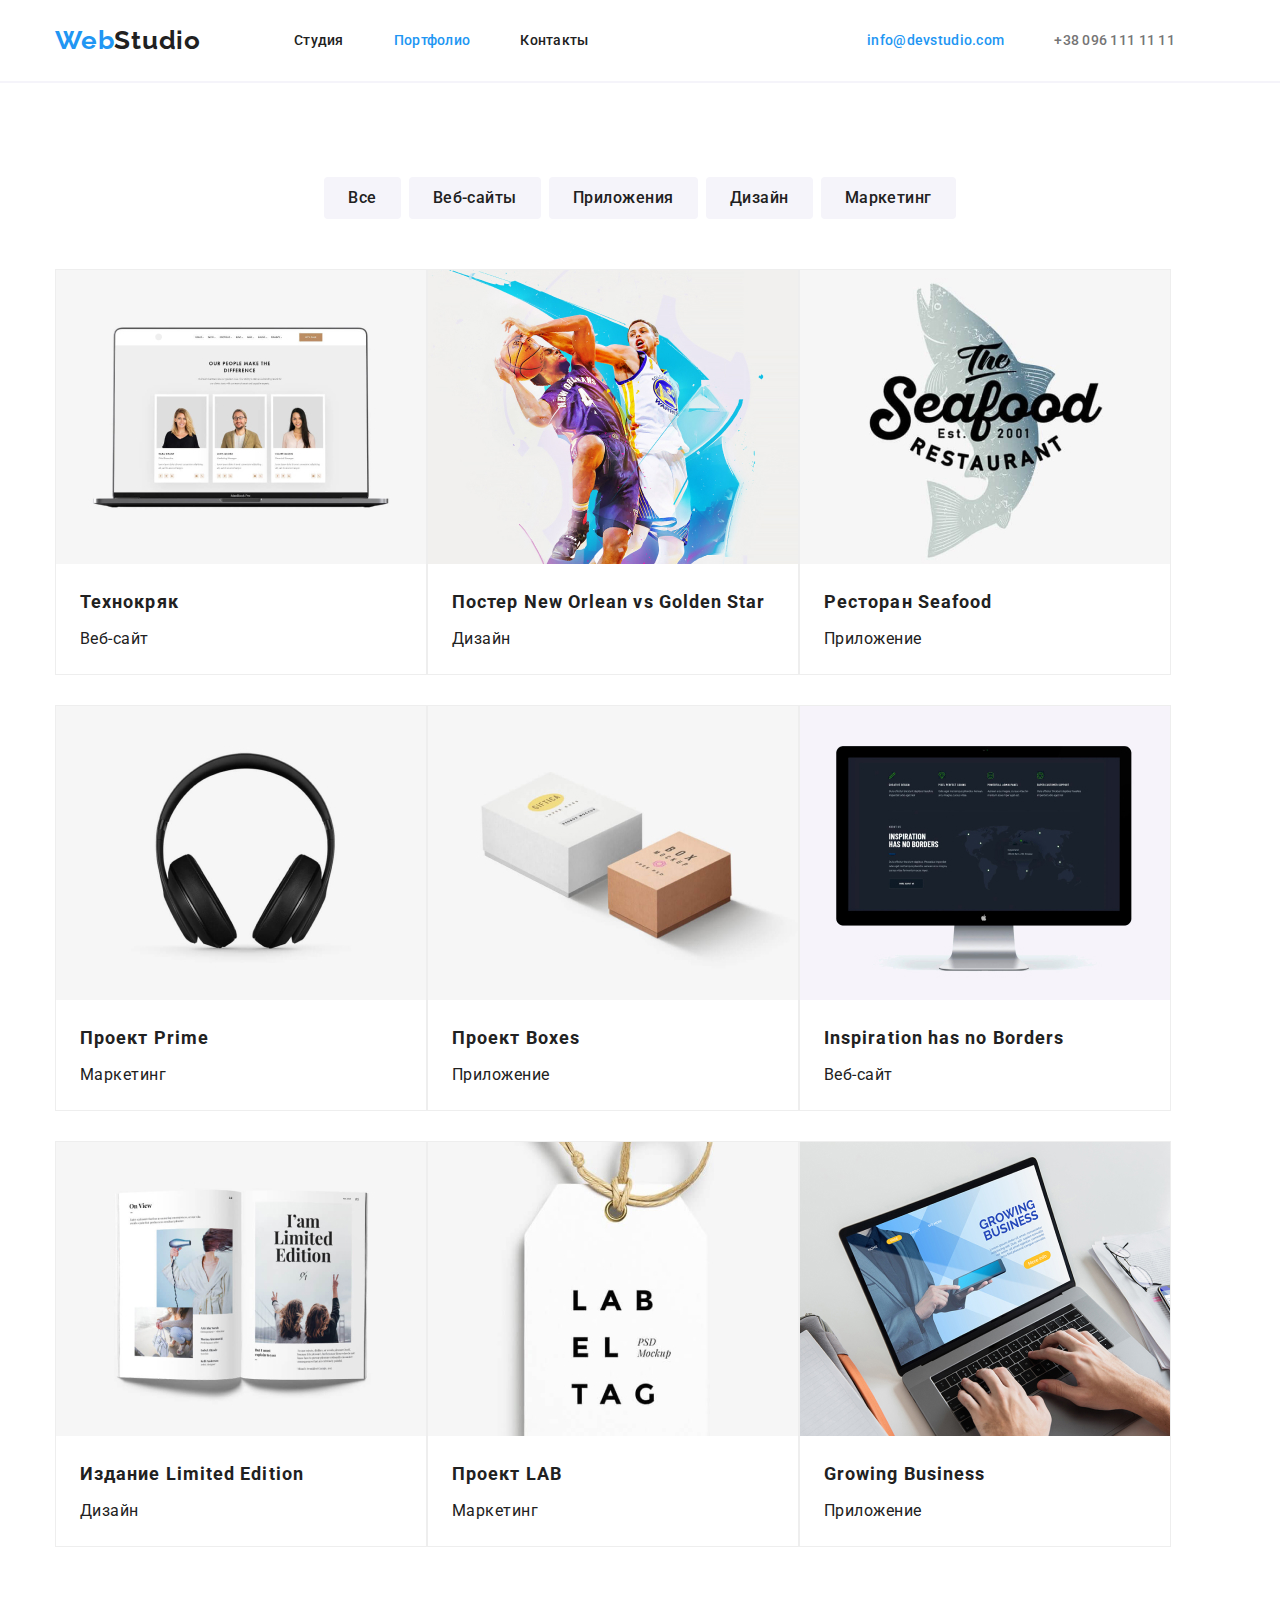
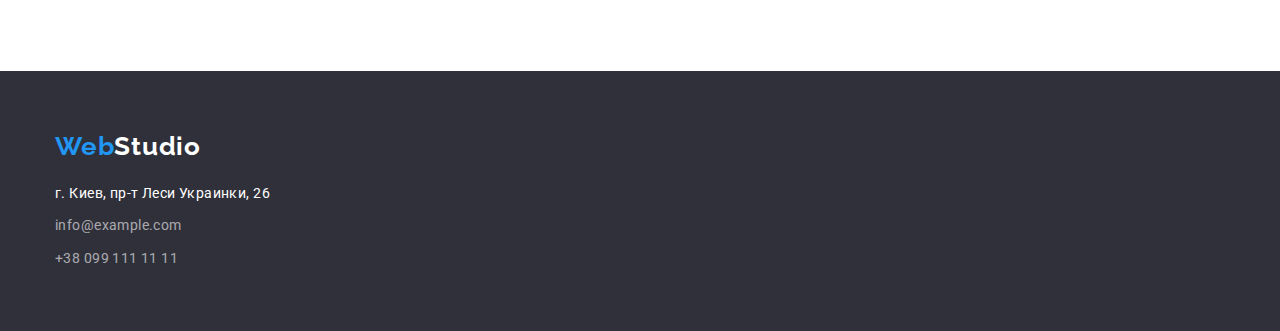
==== commit c5379314: "added commit" ====
--- a/portfolio.html
+++ b/portfolio.html
@@ -73,7 +73,7 @@
       <!-- КАРТКИ -->
           <ul class="portfolio-card">
             <li class="item">
-              <a href=""></a>
+              <a href="" class="item-link"></a>
               <img
                 src="./img.portfolio/techno.jpg"
                 alt="Технокряк"
@@ -84,14 +84,14 @@
             </li>
 
             <li class="item">
-              <a href=""></a>
+              <a href="" class="item-link"></a>
               <img src="./img.portfolio/img.jpg" alt="Design" class="img-portfolio" />
               <div class="card-name"><h2 class="title">Постер New Orlean vs Golden Star</h2>
               <p class="text">Дизайн</p></div>
             </li>
 
             <li class="item">
-              <a href=""></a>
+              <a href="" class="item-link"></a>
               <img
                 src="./img.portfolio/restoran.jpg"
                 alt="Приложения"
@@ -102,21 +102,21 @@
             </li>
 
             <li class="item">
-              <a href=""></a>
+              <a href="" class="item-link"></a>
               <img src="./img.portfolio/prime.jpg" alt="Prime" class="img-portfolio" />
               <div class="card-name"><h2 class="title">Проект Prime</h2>
               <p class="text">Маркетинг</p></div>
             </li>
 
             <li class="item">
-              <a href=""></a>
+              <a href="" class="item-link"></a>
               <img src="./img.portfolio/boxes.jpg" alt="Boxes" class="img-portfolio" />
               <div class="card-name"><h2 class="title">Проект Boxes</h2>
               <p class="text">Приложение</p></div>
             </li>
 
             <li class="item">
-              <a href=""></a>
+              <a href="" class="item-link"></a>
               <img
                 src="./img.portfolio/borders.jpg"
                 alt="Веб-сайт"
@@ -127,21 +127,21 @@
             </li>
 
             <li class="item">
-              <a href=""></a>
+              <a href="" class="item-link"></a>
               <img src="./img.portfolio/edition.jpg" alt="Дизайн" class="img-portfolio" />
               <div class="card-name"><h2 class="title">Издание Limited Edition</h2>
               <p class="text">Дизайн</p></div>
             </li>
 
             <li class="item">
-              <a href=""></a>
+              <a href="" class="item-link"></a>
               <img src="./img.portfolio/lab.jpg" alt="LAB" class="img-portfolio" />
               <div class="card-name"><h2 class="title">Проект LAB</h2>
               <p class="text">Маркетинг</p></div>
             </li>
 
             <li class="item">
-              <a href=""></a>
+              <a href="" class="item-link"></a>
               <img
                 src="./img.portfolio/business.jpg"
                 alt="Business"
--- a/css/styles.css
+++ b/css/styles.css
@@ -516,16 +516,21 @@
   list-style: none;
   display: flex;
   flex-wrap: wrap;
+  flex-basis: calc(100%/3-30px);
 }
 
 .portfolio-card .item{
-  flex-basis: calc(100% / 3 - 30px);
-  text-align: left;
   border: 1px solid #EEEEEE;
-  background: #FFFFFF;
-  margin-right: 30px;
+  /* margin-right: 20px; */
   margin-bottom: 30px;
-  
+}
+
+
+
+
+
+.item-link{
+  display: block;
 }
 
 /* .portfolio-card .item:nth-last-child(-n+3){
@@ -542,6 +547,7 @@
 
 .img-portfolio{
 width: 100%;
+display: block;
 }
 .card-name{
   padding: 20px 24px;
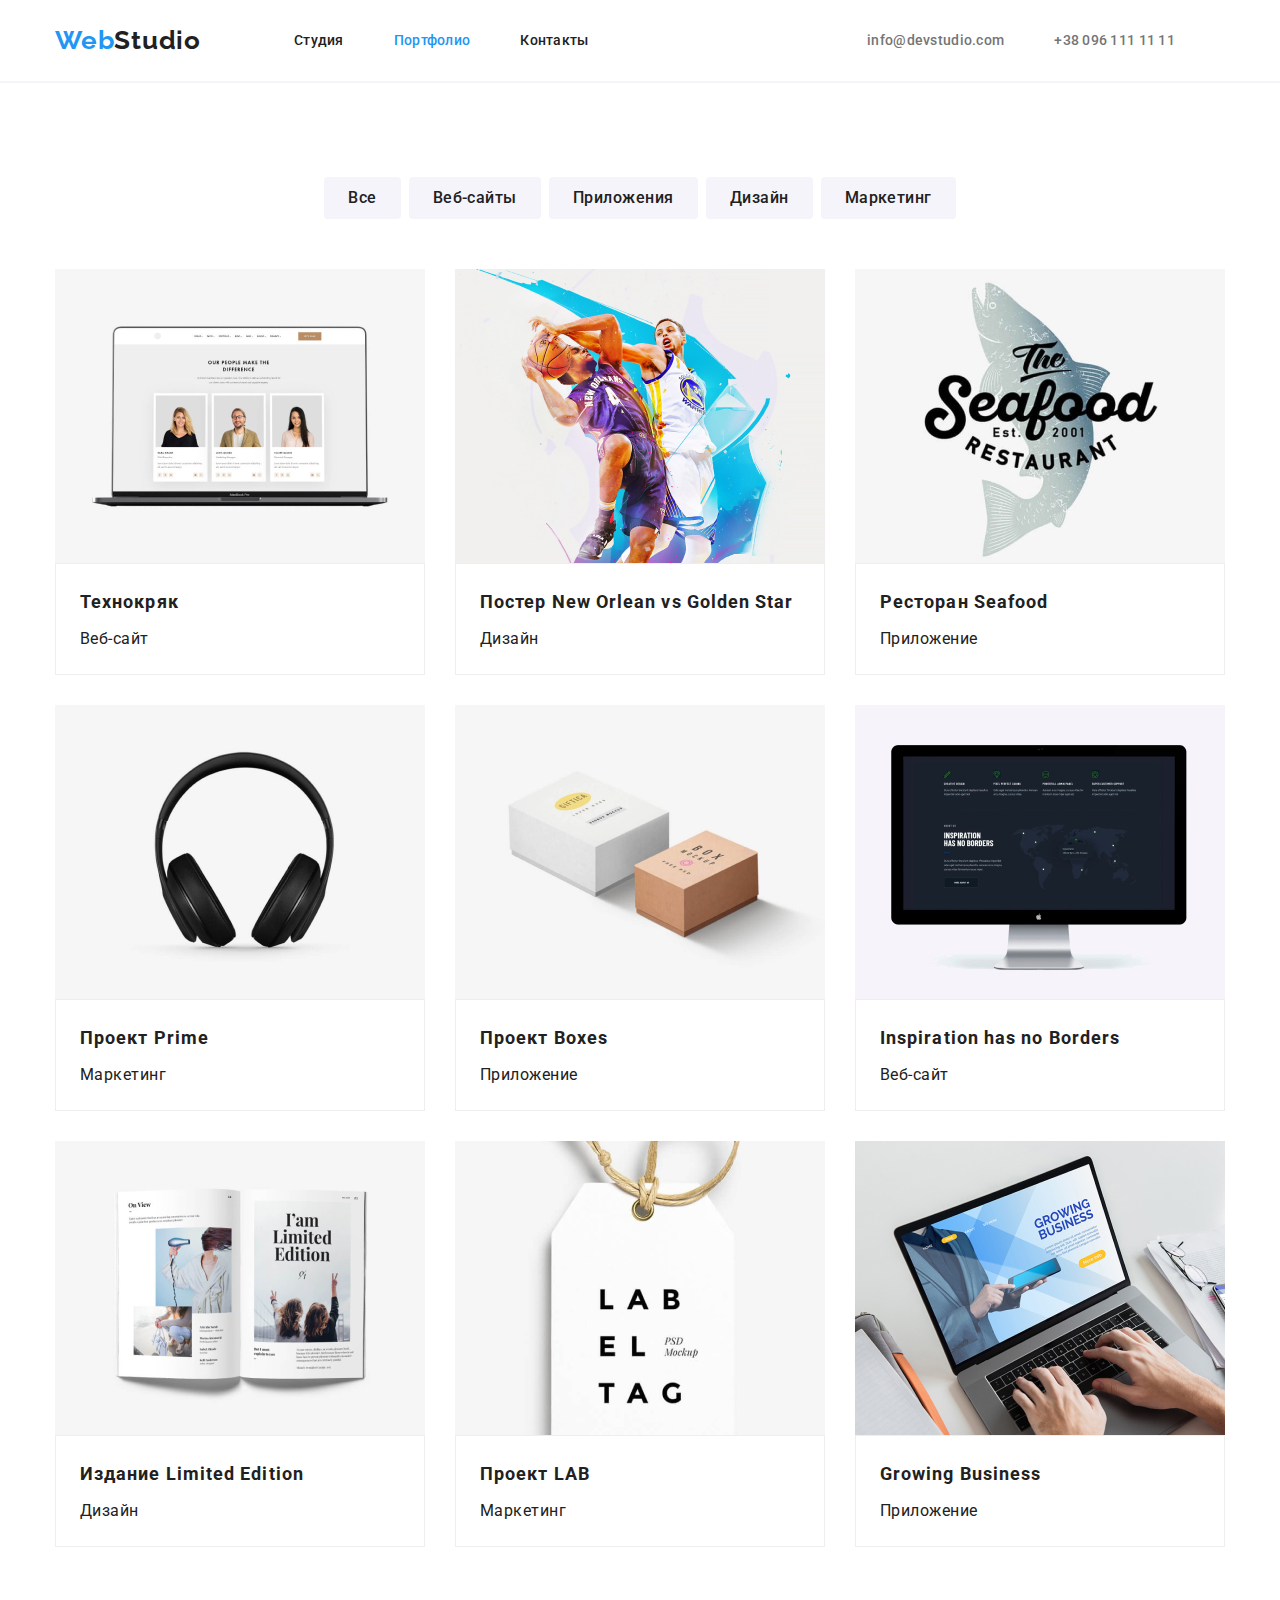
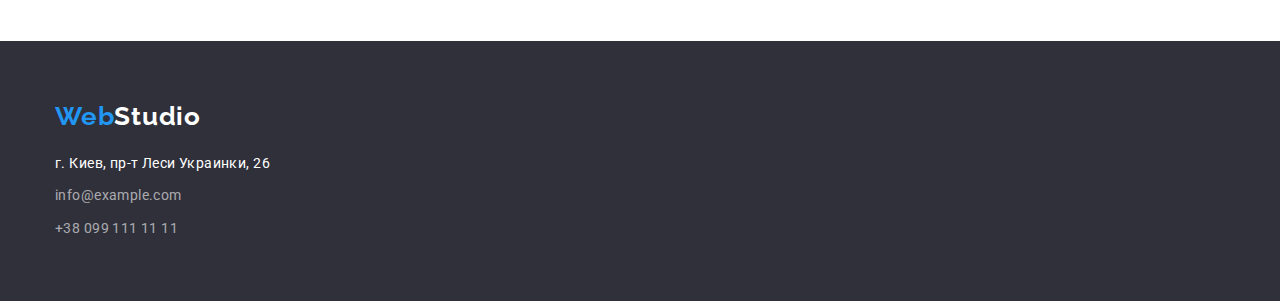
==== commit 32ce2363: "added commit" ====
--- a/portfolio.html
+++ b/portfolio.html
@@ -38,9 +38,9 @@
           </ul>
         </nav> 
           <!-- Навігація по авторизації портфоліо -->
-          <div class="header-link">
-            <a href="" class="adress-link">info@devstudio.com</a>
-            <a href="" class="adress-link number">+38 096 111 11 11</a>
+          <div class="nav-autho">
+            <a href="" class="adress-header link">info@devstudio.com</a>
+            <a href="" class="adress-header link">+38 096 111 11 11</a>
           </div>
         
       </div>
@@ -55,7 +55,7 @@
       <!-- Кнопки -->
           <ul class="buttons">
             <li class="button-list">
-              <button type="button" class="button">Все</button>
+              <button type="button" class="button all">Все</button>
             </li>
             <li class="button-list">
               <button type="button" class="button">Веб-сайты</button>
--- a/css/styles.css
+++ b/css/styles.css
@@ -62,10 +62,6 @@
 
 }
 
-.logo-header:hover,
-.logo-header:focus {
-  color: var(--accent-color);
-}
 .logo-web {
   color: var(--accent-color);
 }
@@ -91,10 +87,6 @@
   padding-bottom: 32px;
 }
 
-.site-nav .portfolio:hover,
-.site-nav .portfolio:focus {
-  color: var(--accent-color);
-}
 
 .site-nav.list .item:not(:last-child) {
   margin-right: 50px;
@@ -110,36 +102,47 @@
   text-decoration: none;
 }
 
+.site-nav .link:hover,
+.site-nav .link:focus {
+  color: var(--accent-color);
+}
+
+
 .site-nav .link.current {
   color: var(--accent-color);
 }
 
 /* Навігація по авторизації портфоліо */
 
-.header-link {
+.nav-autho {
   display: flex;
   margin-left: auto;
   align-items: center;
 }
-
-.adress-link {
+ 
+.adress-header.link {
 
   font-family: Roboto;
   font-weight: 500;
   font-size: 14px;
   line-height: 1.14;
   letter-spacing: 0.02em;
-
   margin-right: 50px;
   text-decoration: none;
-  color: var(--accent-color);
   display: flex;
   align-items: center;
-  fill: var(--o);
-}
-
-.link.current {
-  color: var(--accent-color);
+  color: #757575;
+
+}
+
+.adress-header:hover,
+.adress-header:focus{
+ color: var(--accent-color);
+
+}
+
+.header-link .link{
+  padding: 32px 0px;
 }
 
 .adress-link.number {
@@ -164,15 +167,16 @@
 
 .hero-title {
   width: 696px;
-  margin-top: 0;
-  margin-bottom: 30px;
-  margin-right: auto;
-  margin-left: auto;
+  margin: 0 auto 30px;
   color: var(--primary-text-color);
+  font-family: Roboto;
+  font-style: normal;
   font-weight: 900;
   font-size: 44px;
   line-height: 1.36;
   text-transform: uppercase;
+  text-align: center;
+  letter-spacing: 0.06em;
 }
 
 .hero-button {
@@ -205,16 +209,14 @@
 .visually-hidden {
   position: absolute;
   clip: rect(0 0 0 0);
-  width: 1;
+  width: 1px;
   height: 1px;
   margin: -1px;
 }
 
 .features-list {
   display: flex;
-  letter-spacing: 0,03em;
   list-style: none;
-  padding-bottom: 94px;
 }
 
 .skills:not(:last-child){
@@ -250,6 +252,11 @@
 }
 
 /* ЧИМ МИ ЗАЙМАЄМЛСЬ */
+
+.section.work{
+padding-bottom: 94px;
+letter-spacing: 0.03em
+}
 
 .work-title {
   font-style: normal;
@@ -259,8 +266,8 @@
   text-align: center;
   letter-spacing: 0.03em;
   margin-top: 0;
-  margin-bottom: 50px;
   color: #212121;
+  
 }
 
 .lists{
@@ -283,13 +290,6 @@
   background: #F5F4FA;
 }
 
-.list .card {
-  background: var(--primary-text-color);
-  box-shadow: 0px 1px 3px rgba(0, 0, 0, 0.12), 0px 1px 1px rgba(0, 0, 0, 0.14),
-    0px 2px 1px rgba(0, 0, 0, 0.2);
-  border-radius: 0px 0px 4px 4px;
-}
-
 .team-title {
   font-style: normal;
   font-weight: bold;
@@ -298,20 +298,24 @@
   text-align: center;
   letter-spacing: 0.03em;
   margin-top: 0;
-  margin-bottom: 50;
-}
+  margin-bottom: 50px;
+}
+.team-list {
+  list-style: none;
+  display: flex;
+}
+
+.team-card{
+box-shadow: 0px 1px 3px rgba(0, 0, 0, 0.12), 0px 1px 1px rgba(0, 0, 0, 0.14), 0px 2px 1px rgba(0, 0, 0, 0.2);
+border-radius: 0px 0px 4px 4px;
+}
+
 .team-card:not(:last-child) {
  margin-right: 30px;
 }
 
-.signature-foto{
-padding-top: 30px;
-padding-bottom: 30px;
-}
-
-.team-list {
-  list-style: none;
-  display: flex;
+.team-card .foto{
+margin-bottom: 30px;
 }
 
 .team-card .name {
@@ -319,9 +323,10 @@
   font-style: normal;
   font-weight: 500;
   font-size: 16px;
-  line-height: 1.18;
+  line-height: 1.19;
   margin-top: 0;
-  margin-bottom: 10;
+  margin-bottom: 10px;
+  text-align: center;
 }
 
 .team-card .position {
@@ -329,10 +334,10 @@
   font-style: normal;
   font-weight: normal;
   font-size: 16px;
-  line-height: 1.18;
+  line-height: 1.19;
   text-align: center;
   margin-top: 0;
-  margin-bottom: 0;
+  margin-bottom: 30px;
 }
 
 /* ФУТЕР */
@@ -349,10 +354,6 @@
 
 }
 
-.logo-footer:hover,
-.logo-footer:focus {
-  color: var(--accent-color);
-}
 
 .logo-footer {
   font-family: Raleway;
@@ -473,7 +474,7 @@
 /* Кнопки */
 
 .section.portfolio{
-margin: 94px 0;
+padding: 94px 0;
 }
 
 .buttons {
@@ -516,34 +517,18 @@
   list-style: none;
   display: flex;
   flex-wrap: wrap;
-  flex-basis: calc(100%/3-30px);
+  flex-basis: calc(100% / 3 - 30px);
+  margin-top: -30px;
+  margin-left: -30px;
 }
 
 .portfolio-card .item{
-  border: 1px solid #EEEEEE;
-  /* margin-right: 20px; */
-  margin-bottom: 30px;
-}
-
-
-
-
+  margin: 30px 0 0 30px;
+}
 
 .item-link{
   display: block;
 }
-
-/* .portfolio-card .item:nth-last-child(-n+3){
-  margin-right: 0px;
-} */
-
-
-.portfolio-card .item:nth-child ( - n + 3 ){
-  margin-right: 0px;
-}
-
-
-
 
 .img-portfolio{
 width: 100%;
@@ -551,6 +536,7 @@
 }
 .card-name{
   padding: 20px 24px;
+  border: 1px solid #EEEEEE;
 }
 
 .portfolio-card .title {
